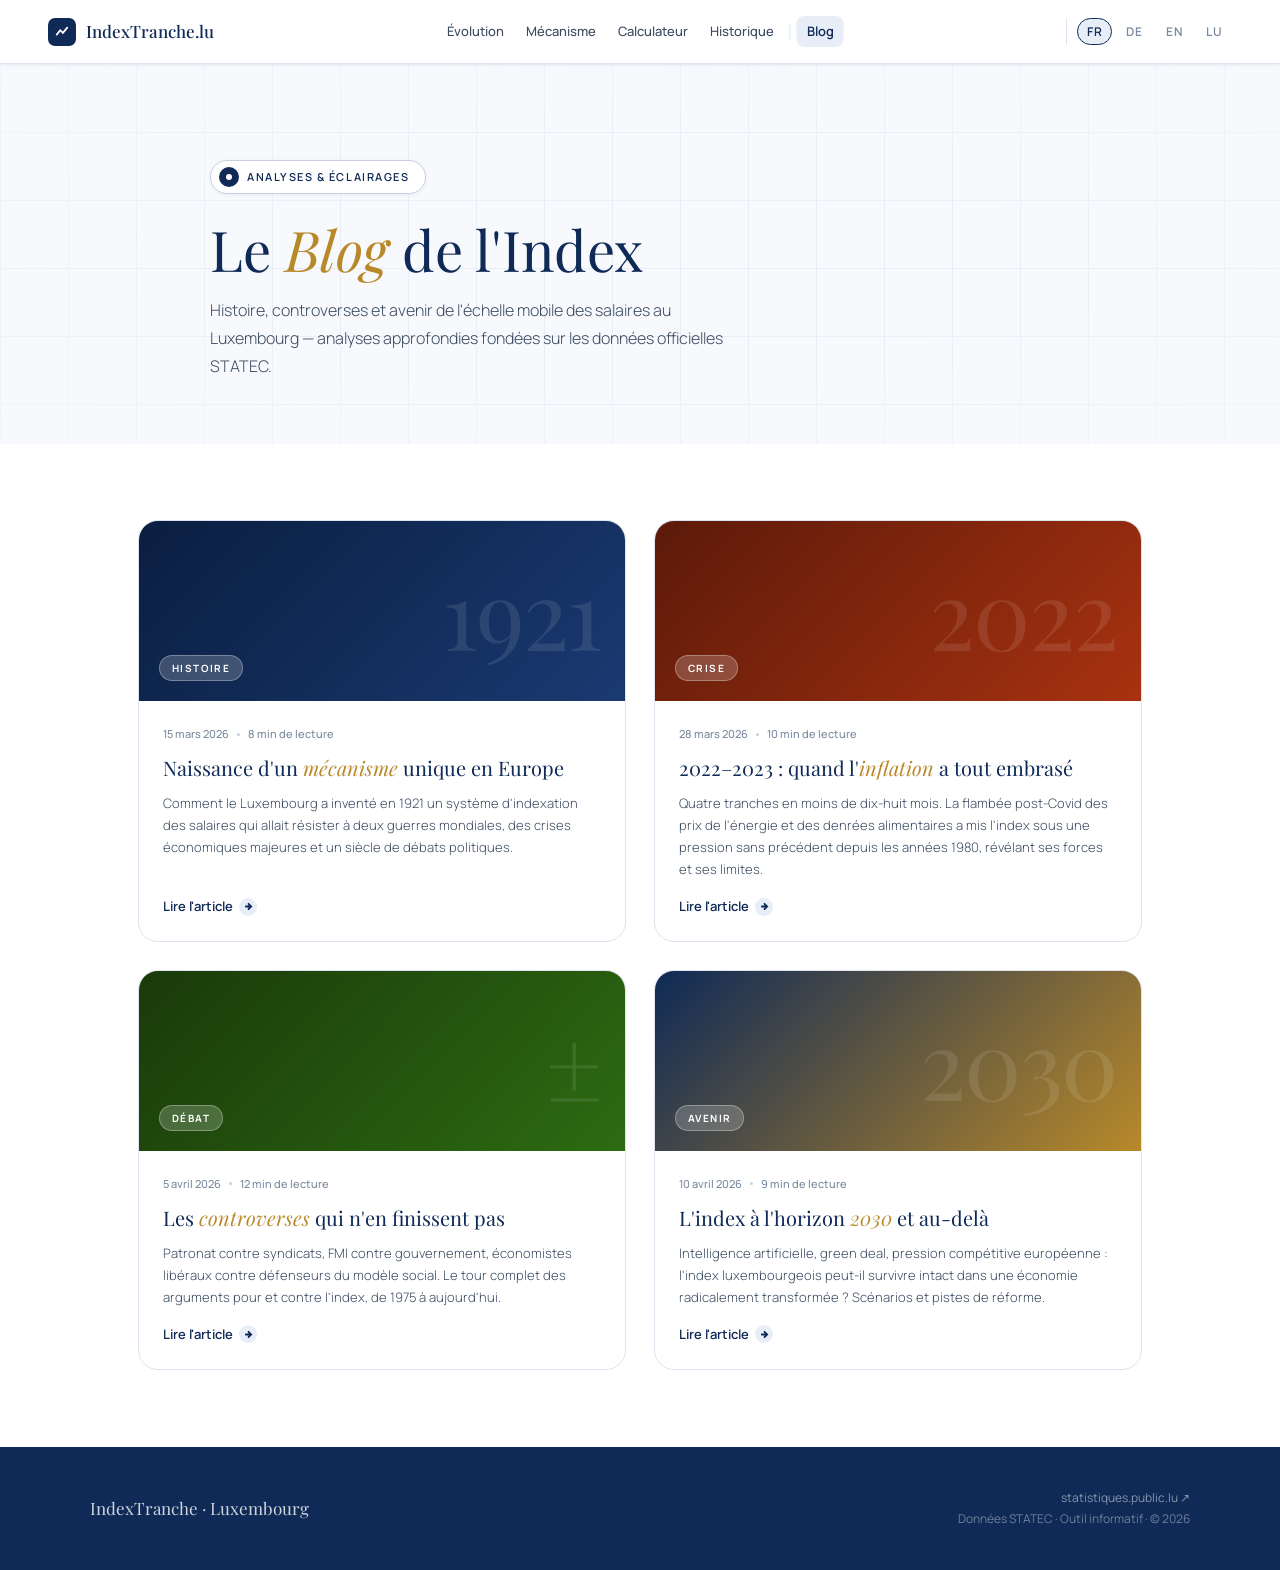
==== blog/index.html @ 246ce773 "Move blog to /blog/, fix navigation and add multilingual support - Move blog.html → blog/index.html;" ====
<!DOCTYPE html>
<html lang="fr">
<head>
<meta charset="UTF-8">
<meta name="viewport" content="width=device-width, initial-scale=1.0">
<title>IndexTranche.lu — Blog — Index des Salaires Luxembourg · Histoire, Controverses & Avenir</title>
<meta name="description" content="Articles approfondis sur l'index des salaires au Luxembourg : histoire depuis 1921, mécanismes, controverses économiques et perspectives d'avenir.">
<meta name="robots" content="index, follow">
<link rel="canonical" href="https://www.indextranche.lu/blog/">
<script type="application/ld+json">
{
  "@context":"https://schema.org",
  "@type":"Blog",
  "name":"Blog — Index des Salaires Luxembourg",
  "url":"https://index-luxembourg.lu/blog/",
  "description":"Articles sur l'histoire, les mécanismes, les controverses et l'avenir de l'index des salaires au Luxembourg.",
  "publisher":{"@type":"Organization","name":"Index Luxembourg","url":"https://index-luxembourg.lu/"}
}
</script>
<link rel="preconnect" href="https://fonts.googleapis.com">
<link href="https://fonts.googleapis.com/css2?family=Playfair+Display:ital,wght@0,400;0,500;1,400&family=Manrope:wght@300;400;500;600;700&display=swap" rel="stylesheet">
<style>
:root{
  --navy:#0f2a56;--navy-mid:#1a3a72;--navy-soft:#e8eef8;--navy-pale:#f2f5fb;--navy-ghost:#f7f9fd;
  --gold:#b8892a;--gold-l:#d4a843;--gold-bg:#fdf6e8;--gold-b:#e8d08a;
  --text:#0f1c2e;--text-m:#3a4a60;--text-d:#7a8a9e;
  --border:#dde3ef;--border-m:#c8d0e2;
  --white:#fff;--r:14px;--r-lg:20px;--r-sm:8px;
  --sh:0 4px 20px rgba(15,42,86,.09);--sh-sm:0 1px 4px rgba(15,42,86,.06);
}
*,*::before,*::after{box-sizing:border-box;margin:0;padding:0}
html{scroll-behavior:smooth}
body{font-family:'Manrope',sans-serif;background:var(--white);color:var(--text);line-height:1.6}
::-webkit-scrollbar{width:5px}::-webkit-scrollbar-track{background:#f0f2f8}::-webkit-scrollbar-thumb{background:#c0cce0;border-radius:3px}

nav{
  position:sticky;top:0;z-index:100;height:64px;
  display:flex;align-items:center;justify-content:space-between;
  padding:0 clamp(1.25rem,5vw,3rem);
  background:rgba(255,255,255,.96);backdrop-filter:blur(16px);
  border-bottom:1px solid var(--border);box-shadow:var(--sh-sm);
}
.nav-brand{
  display:flex;align-items:center;gap:10px;
  font-family:'Playfair Display',serif;font-size:17px;font-weight:500;
  color:var(--navy);text-decoration:none;
}
.nav-badge{width:28px;height:28px;border-radius:7px;background:var(--navy);display:flex;align-items:center;justify-content:center}
.nav-badge svg{width:14px;height:14px;fill:none;stroke:#fff;stroke-width:2;stroke-linecap:round}
.nav-back{
  font-family:'Manrope',sans-serif;font-size:13px;font-weight:500;color:var(--text-m);
  text-decoration:none;padding:6px 14px;border-radius:20px;border:1.5px solid var(--border);
  transition:all .18s;display:flex;align-items:center;gap:6px;
}
.nav-back:hover{color:var(--navy);border-color:var(--navy);background:var(--navy-soft)}

.hero{
  background:var(--navy-ghost);
  padding:clamp(4rem,8vw,6rem) clamp(1.25rem,6vw,4rem) clamp(3rem,5vw,4rem);
  position:relative;overflow:hidden;
}
.hero-grid{
  position:absolute;inset:0;
  background-image:linear-gradient(var(--border) 1px,transparent 1px),linear-gradient(90deg,var(--border) 1px,transparent 1px);
  background-size:68px 68px;opacity:.5;
  mask-image:radial-gradient(ellipse 100% 100% at 50% 50%,black 30%,transparent 100%);
}
.hero-inner{max-width:860px;margin:0 auto;position:relative;z-index:1}
.hero-tag{
  display:inline-flex;align-items:center;gap:8px;margin-bottom:1.5rem;
  font-size:11px;font-weight:600;letter-spacing:.14em;text-transform:uppercase;color:var(--navy);
  padding:6px 16px 6px 8px;border:1.5px solid var(--border-m);border-radius:24px;
  background:var(--white);box-shadow:var(--sh-sm);
}
.hero-tag-d{width:20px;height:20px;border-radius:50%;background:var(--navy);display:flex;align-items:center;justify-content:center}
.hero-tag-d span{width:6px;height:6px;border-radius:50%;background:var(--white);display:block}
h1{font-family:'Playfair Display',serif;font-size:clamp(32px,5vw,56px);font-weight:400;color:var(--navy);line-height:1.1;margin-bottom:1rem}
h1 em{font-style:italic;color:var(--gold)}
.hero-sub{font-size:16px;color:var(--text-m);max-width:520px;line-height:1.75;font-weight:300}

.main{max-width:1100px;margin:0 auto;padding:clamp(3rem,6vw,5rem) clamp(1.25rem,5vw,3rem)}

.grid{display:grid;grid-template-columns:repeat(auto-fill,minmax(320px,1fr));gap:1.75rem}

.card{
  background:var(--white);border:1.5px solid var(--border);border-radius:var(--r-lg);
  overflow:hidden;transition:all .25s;display:flex;flex-direction:column;
  text-decoration:none;color:inherit;
}
.card:hover{box-shadow:var(--sh);border-color:var(--border-m);transform:translateY(-3px)}
.card-thumb{
  height:180px;display:flex;align-items:flex-end;justify-content:flex-start;
  padding:1.25rem;position:relative;overflow:hidden;
}
.card-thumb-bg{position:absolute;inset:0}
.card-num{
  font-family:'Playfair Display',serif;
  position:absolute;right:1.5rem;top:50%;transform:translateY(-50%);
  font-size:96px;font-weight:400;line-height:1;
  color:rgba(255,255,255,0.1);pointer-events:none;letter-spacing:-.02em;
}
.card-cat{
  position:relative;z-index:1;
  font-size:10px;font-weight:700;letter-spacing:.14em;text-transform:uppercase;
  padding:4px 12px;border-radius:20px;color:var(--white);
  background:rgba(255,255,255,.2);border:1px solid rgba(255,255,255,.3);
  backdrop-filter:blur(8px);
}
.card-body{padding:1.5rem;flex:1;display:flex;flex-direction:column;gap:.75rem}
.card-meta{font-size:11px;color:var(--text-d);font-weight:500;display:flex;align-items:center;gap:8px}
.card-meta-dot{width:3px;height:3px;border-radius:50%;background:var(--border-m)}
.card-title{font-family:'Playfair Display',serif;font-size:20px;font-weight:400;color:var(--navy);line-height:1.25}
.card-title em{font-style:italic;color:var(--gold)}
.card-excerpt{font-size:13px;color:var(--text-m);line-height:1.7;font-weight:300;flex:1}
.card-cta{
  display:inline-flex;align-items:center;gap:6px;margin-top:.25rem;
  font-size:13px;font-weight:600;color:var(--navy);
}
.card-arrow{width:18px;height:18px;border-radius:50%;background:var(--navy-soft);display:flex;align-items:center;justify-content:center;transition:all .2s}
.card:hover .card-arrow{background:var(--navy);color:var(--white)}
.card-arrow svg{width:9px;height:9px;fill:none;stroke:currentColor;stroke-width:2;stroke-linecap:round}

footer{background:var(--navy);padding:2.5rem clamp(1.25rem,6vw,4rem)}
.fi{max-width:1100px;margin:0 auto;display:flex;align-items:center;justify-content:space-between;flex-wrap:wrap;gap:1rem}
.fb{font-family:'Playfair Display',serif;font-size:17px;color:rgba(255,255,255,.8)}
.fd{font-size:12px;color:rgba(255,255,255,.4);line-height:1.8;text-align:right}
.fd a{color:rgba(255,255,255,.5);text-decoration:none}
.fd a:hover{color:var(--white)}

.up{opacity:0;transform:translateY(20px);transition:opacity .6s ease,transform .6s ease}
.up.in{opacity:1;transform:none}
.lang-block{display:none}
.lang-block.active{display:block}

.nav-links{display:flex;align-items:center;gap:2px;position:absolute;left:50%;transform:translateX(-50%)}
.nl{font-family:'Manrope',sans-serif;font-size:13px;font-weight:500;color:var(--text-m);text-decoration:none;padding:5px 10px;border-radius:8px;transition:all .18s}
.nl:hover{color:var(--navy);background:var(--navy-soft)}
.nav-sep{display:block;width:1px;height:16px;background:var(--border);margin:0 4px;flex-shrink:0}
.nav-blog{font-weight:600;color:var(--navy) !important;text-decoration:none}
.nav-blog-active{background:var(--navy-soft)}
.nav-langs{display:flex;align-items:center;gap:4px;margin-left:8px;padding-left:10px;border-left:1px solid var(--border)}
.lbtn{font-family:'Manrope',sans-serif;font-size:12px;font-weight:600;letter-spacing:.04em;color:var(--text-d);background:none;border:1.5px solid transparent;cursor:pointer;padding:4px 9px;border-radius:16px;transition:all .18s}
.lbtn:hover{color:var(--navy);border-color:var(--border-m)}
.lbtn.active{color:var(--navy);border-color:var(--navy);background:var(--navy-soft)}
</style>
</head>
<body>

<nav>
  <a class="nav-brand" href="../index.html" aria-label="IndexTranche — Accueil">
    <div class="nav-badge" aria-hidden="true">
      <svg viewBox="0 0 16 16"><polyline points="2,11 6,6 9,9 14,3"/></svg>
    </div>
    <span>IndexTranche.lu</span>
  </a>
  <div class="nav-links" role="navigation" aria-label="Navigation principale">
    <a class="nl" href="../index.html#chart-s">Évolution</a>
    <a class="nl" href="../index.html#how-s">Mécanisme</a>
    <a class="nl" href="../index.html#calc-s">Calculateur</a>
    <a class="nl" href="../index.html#hist-s">Historique</a>
    <span class="nav-sep" aria-hidden="true"></span>
    <a class="nl nav-blog nav-blog-active" href="index.html">Blog</a>
  </div>
  <div class="nav-langs">
    <button class="lbtn" onclick="switchLang('fr')">FR</button>
    <button class="lbtn" onclick="switchLang('de')">DE</button>
    <button class="lbtn" onclick="switchLang('en')">EN</button>
    <button class="lbtn" onclick="switchLang('lb')">LU</button>
  </div>
</nav>

<header class="hero">
  <div class="hero-grid" aria-hidden="true"></div>
  <div class="hero-inner">
    <div class="lang-block" data-lang="fr">
      <div class="hero-tag"><div class="hero-tag-d"><span></span></div>Analyses & Éclairages</div>
      <h1>Le <em>Blog</em> de l'Index</h1>
      <p class="hero-sub">Histoire, controverses et avenir de l'échelle mobile des salaires au Luxembourg — analyses approfondies fondées sur les données officielles STATEC.</p>
    </div>
    <div class="lang-block" data-lang="de">
      <div class="hero-tag"><div class="hero-tag-d"><span></span></div>Analysen & Einblicke</div>
      <h1>Der <em>Blog</em> des Index</h1>
      <p class="hero-sub">Geschichte, Kontroversen und Zukunft der gleitenden Lohnskala in Luxemburg — fundierte Analysen auf Basis offizieller STATEC-Daten.</p>
    </div>
    <div class="lang-block" data-lang="en">
      <div class="hero-tag"><div class="hero-tag-d"><span></span></div>Analyses & Insights</div>
      <h1>The Index <em>Blog</em></h1>
      <p class="hero-sub">History, controversies and the future of Luxembourg's sliding wage scale — in-depth analyses based on official STATEC data.</p>
    </div>
  </div>
</header>

<main class="main">

  <!-- FR -->
  <div class="lang-block" data-lang="fr">
    <div class="grid">
      <a class="card up" href="histoire-1921.html">
        <div class="card-thumb">
          <div class="card-thumb-bg" style="background:linear-gradient(135deg,#0a1e40,#1a3a72)"></div>
          <div class="card-num">1921</div>
          <span class="card-cat">Histoire</span>
        </div>
        <div class="card-body">
          <div class="card-meta"><span>15 mars 2026</span><span class="card-meta-dot"></span><span>8 min de lecture</span></div>
          <div class="card-title">Naissance d'un <em>mécanisme</em> unique en Europe</div>
          <p class="card-excerpt">Comment le Luxembourg a inventé en 1921 un système d'indexation des salaires qui allait résister à deux guerres mondiales, des crises économiques majeures et un siècle de débats politiques.</p>
          <div class="card-cta">Lire l'article<div class="card-arrow"><svg viewBox="0 0 10 10"><path d="M2 5h6M5 2l3 3-3 3"/></svg></div></div>
        </div>
      </a>
      <a class="card up" href="crise-2022.html" style="transition-delay:.08s">
        <div class="card-thumb">
          <div class="card-thumb-bg" style="background:linear-gradient(135deg,#5c1a0a,#a83210)"></div>
          <div class="card-num">2022</div>
          <span class="card-cat">Crise</span>
        </div>
        <div class="card-body">
          <div class="card-meta"><span>28 mars 2026</span><span class="card-meta-dot"></span><span>10 min de lecture</span></div>
          <div class="card-title">2022–2023 : quand l'<em>inflation</em> a tout embrasé</div>
          <p class="card-excerpt">Quatre tranches en moins de dix-huit mois. La flambée post-Covid des prix de l'énergie et des denrées alimentaires a mis l'index sous une pression sans précédent depuis les années 1980, révélant ses forces et ses limites.</p>
          <div class="card-cta">Lire l'article<div class="card-arrow"><svg viewBox="0 0 10 10"><path d="M2 5h6M5 2l3 3-3 3"/></svg></div></div>
        </div>
      </a>
      <a class="card up" href="controverses.html" style="transition-delay:.16s">
        <div class="card-thumb">
          <div class="card-thumb-bg" style="background:linear-gradient(135deg,#1a3a0a,#2d6b12)"></div>
          <div class="card-num">±</div>
          <span class="card-cat">Débat</span>
        </div>
        <div class="card-body">
          <div class="card-meta"><span>5 avril 2026</span><span class="card-meta-dot"></span><span>12 min de lecture</span></div>
          <div class="card-title">Les <em>controverses</em> qui n'en finissent pas</div>
          <p class="card-excerpt">Patronat contre syndicats, FMI contre gouvernement, économistes libéraux contre défenseurs du modèle social. Le tour complet des arguments pour et contre l'index, de 1975 à aujourd'hui.</p>
          <div class="card-cta">Lire l'article<div class="card-arrow"><svg viewBox="0 0 10 10"><path d="M2 5h6M5 2l3 3-3 3"/></svg></div></div>
        </div>
      </a>
      <a class="card up" href="futur.html" style="transition-delay:.24s">
        <div class="card-thumb">
          <div class="card-thumb-bg" style="background:linear-gradient(135deg,#0f2a56,#b8892a)"></div>
          <div class="card-num">2030</div>
          <span class="card-cat">Avenir</span>
        </div>
        <div class="card-body">
          <div class="card-meta"><span>10 avril 2026</span><span class="card-meta-dot"></span><span>9 min de lecture</span></div>
          <div class="card-title">L'index à l'horizon <em>2030</em> et au-delà</div>
          <p class="card-excerpt">Intelligence artificielle, green deal, pression compétitive européenne : l'index luxembourgeois peut-il survivre intact dans une économie radicalement transformée ? Scénarios et pistes de réforme.</p>
          <div class="card-cta">Lire l'article<div class="card-arrow"><svg viewBox="0 0 10 10"><path d="M2 5h6M5 2l3 3-3 3"/></svg></div></div>
        </div>
      </a>
    </div>
  </div>

  <!-- DE -->
  <div class="lang-block" data-lang="de">
    <div class="grid">
      <a class="card up" href="histoire-1921.html">
        <div class="card-thumb">
          <div class="card-thumb-bg" style="background:linear-gradient(135deg,#0a1e40,#1a3a72)"></div>
          <div class="card-num">1921</div>
          <span class="card-cat">Geschichte</span>
        </div>
        <div class="card-body">
          <div class="card-meta"><span>15. März 2026</span><span class="card-meta-dot"></span><span>8 Min. Lesezeit</span></div>
          <div class="card-title">Geburt eines <em>einzigartigen</em> europäischen Mechanismus</div>
          <p class="card-excerpt">Wie Luxemburg 1921 ein Lohnindexierungssystem erfand, das zwei Weltkriegen, großen Wirtschaftskrisen und einem Jahrhundert politischer Debatten standhalten sollte.</p>
          <div class="card-cta">Artikel lesen<div class="card-arrow"><svg viewBox="0 0 10 10"><path d="M2 5h6M5 2l3 3-3 3"/></svg></div></div>
        </div>
      </a>
      <a class="card up" href="crise-2022.html" style="transition-delay:.08s">
        <div class="card-thumb">
          <div class="card-thumb-bg" style="background:linear-gradient(135deg,#5c1a0a,#a83210)"></div>
          <div class="card-num">2022</div>
          <span class="card-cat">Krise</span>
        </div>
        <div class="card-body">
          <div class="card-meta"><span>28. März 2026</span><span class="card-meta-dot"></span><span>10 Min. Lesezeit</span></div>
          <div class="card-title">2022–2023: Als die <em>Inflation</em> alles entfachte</div>
          <p class="card-excerpt">Vier Tranchen in weniger als achtzehn Monaten. Die post-COVID-Energiepreisinflation setzte den Index unter beispiellosen Druck seit den 1980er-Jahren und enthüllte seine Stärken und Grenzen.</p>
          <div class="card-cta">Artikel lesen<div class="card-arrow"><svg viewBox="0 0 10 10"><path d="M2 5h6M5 2l3 3-3 3"/></svg></div></div>
        </div>
      </a>
      <a class="card up" href="controverses.html" style="transition-delay:.16s">
        <div class="card-thumb">
          <div class="card-thumb-bg" style="background:linear-gradient(135deg,#1a3a0a,#2d6b12)"></div>
          <div class="card-num">±</div>
          <span class="card-cat">Debatte</span>
        </div>
        <div class="card-body">
          <div class="card-meta"><span>5. April 2026</span><span class="card-meta-dot"></span><span>12 Min. Lesezeit</span></div>
          <div class="card-title">Die <em>Kontroversen</em>, die kein Ende nehmen</div>
          <p class="card-excerpt">Arbeitgeber gegen Gewerkschaften, IWF gegen Regierung, liberale Ökonomen gegen Verteidiger des Sozialmodells. Ein vollständiger Überblick über die Argumente für und gegen den Index von 1975 bis heute.</p>
          <div class="card-cta">Artikel lesen<div class="card-arrow"><svg viewBox="0 0 10 10"><path d="M2 5h6M5 2l3 3-3 3"/></svg></div></div>
        </div>
      </a>
      <a class="card up" href="futur.html" style="transition-delay:.24s">
        <div class="card-thumb">
          <div class="card-thumb-bg" style="background:linear-gradient(135deg,#0f2a56,#b8892a)"></div>
          <div class="card-num">2030</div>
          <span class="card-cat">Zukunft</span>
        </div>
        <div class="card-body">
          <div class="card-meta"><span>10. April 2026</span><span class="card-meta-dot"></span><span>9 Min. Lesezeit</span></div>
          <div class="card-title">Der Index am Horizont <em>2030</em> und darüber hinaus</div>
          <p class="card-excerpt">Künstliche Intelligenz, Green Deal, europäischer Wettbewerbsdruck: Kann der luxemburgische Index in einer radikal veränderten Wirtschaft unverändert überleben? Szenarien und Reformansätze.</p>
          <div class="card-cta">Artikel lesen<div class="card-arrow"><svg viewBox="0 0 10 10"><path d="M2 5h6M5 2l3 3-3 3"/></svg></div></div>
        </div>
      </a>
    </div>
  </div>

  <!-- EN -->
  <div class="lang-block" data-lang="en">
    <div class="grid">
      <a class="card up" href="histoire-1921.html">
        <div class="card-thumb">
          <div class="card-thumb-bg" style="background:linear-gradient(135deg,#0a1e40,#1a3a72)"></div>
          <div class="card-num">1921</div>
          <span class="card-cat">History</span>
        </div>
        <div class="card-body">
          <div class="card-meta"><span>15 March 2026</span><span class="card-meta-dot"></span><span>8 min read</span></div>
          <div class="card-title">Birth of a <em>unique</em> European mechanism</div>
          <p class="card-excerpt">How Luxembourg invented in 1921 a wage indexation system that would withstand two world wars, major economic crises and a century of political debate.</p>
          <div class="card-cta">Read article<div class="card-arrow"><svg viewBox="0 0 10 10"><path d="M2 5h6M5 2l3 3-3 3"/></svg></div></div>
        </div>
      </a>
      <a class="card up" href="crise-2022.html" style="transition-delay:.08s">
        <div class="card-thumb">
          <div class="card-thumb-bg" style="background:linear-gradient(135deg,#5c1a0a,#a83210)"></div>
          <div class="card-num">2022</div>
          <span class="card-cat">Crisis</span>
        </div>
        <div class="card-body">
          <div class="card-meta"><span>28 March 2026</span><span class="card-meta-dot"></span><span>10 min read</span></div>
          <div class="card-title">2022–2023: When <em>inflation</em> set everything ablaze</div>
          <p class="card-excerpt">Four tranches in less than eighteen months. The post-Covid surge in energy and food prices put the index under unprecedented pressure since the 1980s, revealing its strengths and limitations.</p>
          <div class="card-cta">Read article<div class="card-arrow"><svg viewBox="0 0 10 10"><path d="M2 5h6M5 2l3 3-3 3"/></svg></div></div>
        </div>
      </a>
      <a class="card up" href="controverses.html" style="transition-delay:.16s">
        <div class="card-thumb">
          <div class="card-thumb-bg" style="background:linear-gradient(135deg,#1a3a0a,#2d6b12)"></div>
          <div class="card-num">±</div>
          <span class="card-cat">Debate</span>
        </div>
        <div class="card-body">
          <div class="card-meta"><span>5 April 2026</span><span class="card-meta-dot"></span><span>12 min read</span></div>
          <div class="card-title">The <em>controversies</em> that never end</div>
          <p class="card-excerpt">Employers versus unions, IMF versus government, liberal economists versus defenders of the social model. A complete overview of arguments for and against the index, from 1975 to today.</p>
          <div class="card-cta">Read article<div class="card-arrow"><svg viewBox="0 0 10 10"><path d="M2 5h6M5 2l3 3-3 3"/></svg></div></div>
        </div>
      </a>
      <a class="card up" href="futur.html" style="transition-delay:.24s">
        <div class="card-thumb">
          <div class="card-thumb-bg" style="background:linear-gradient(135deg,#0f2a56,#b8892a)"></div>
          <div class="card-num">2030</div>
          <span class="card-cat">Future</span>
        </div>
        <div class="card-body">
          <div class="card-meta"><span>10 April 2026</span><span class="card-meta-dot"></span><span>9 min read</span></div>
          <div class="card-title">The index at the <em>2030</em> horizon and beyond</div>
          <p class="card-excerpt">Artificial intelligence, green deal, European competitive pressure: can the Luxembourg index survive intact in a radically transformed economy? Scenarios and reform proposals.</p>
          <div class="card-cta">Read article<div class="card-arrow"><svg viewBox="0 0 10 10"><path d="M2 5h6M5 2l3 3-3 3"/></svg></div></div>
        </div>
      </a>
    </div>
  </div>

</main>

<footer>
  <div class="fi">
    <div class="fb">IndexTranche · Luxembourg</div>
    <div class="fd">
      <a href="https://statistiques.public.lu" target="_blank" rel="noopener">statistiques.public.lu ↗</a><br>
      Données STATEC · Outil informatif · © 2026
    </div>
  </div>
</footer>

<script>
const obs=new IntersectionObserver(e=>e.forEach(x=>{if(x.isIntersecting)x.target.classList.add('in')}),{threshold:.1});
document.querySelectorAll('.up').forEach(el=>obs.observe(el));
</script>
<script>
(function(){
  var cur=localStorage.getItem('ixLang')||'fr';
  function apply(l){
    cur=l; localStorage.setItem('ixLang',l);
    var d=(l==='lb')?'fr':l;
    document.querySelectorAll('.lang-block').forEach(function(b){
      var active=b.getAttribute('data-lang')===d;
      b.classList.toggle('active',active);
      if(active) b.querySelectorAll('.up').forEach(function(el){el.classList.add('in')});
    });
    document.querySelectorAll('.lbtn').forEach(function(b){var m=b.getAttribute('onclick')||'';b.classList.toggle('active',m.indexOf("'"+l+"'")>-1)});
    document.documentElement.lang=l;
  }
  window.switchLang=apply;
  document.addEventListener('DOMContentLoaded',function(){apply(cur)});
})();
</script>
</body>
</html>
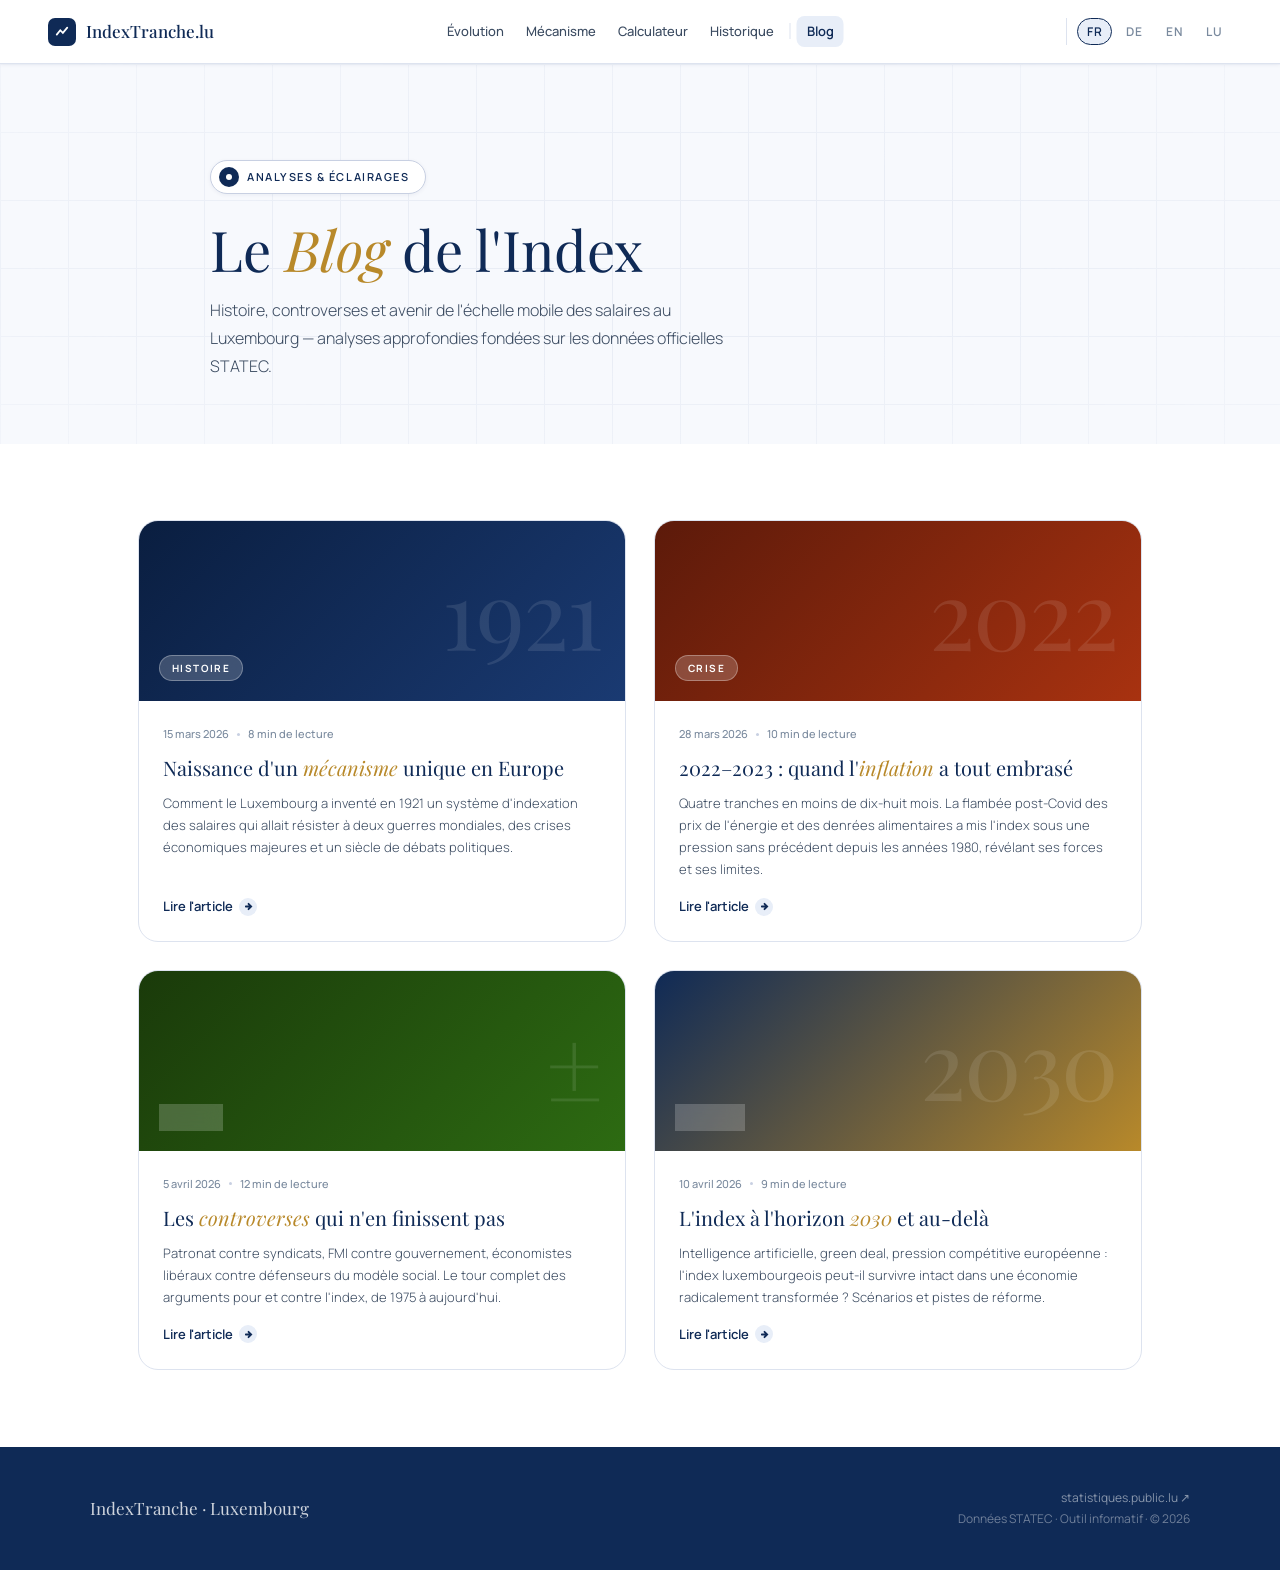
==== commit 33aa8e57: "Added favicon.ico" ====
--- a/blog/index.html
+++ b/blog/index.html
@@ -3,18 +3,53 @@
 <head>
 <meta charset="UTF-8">
 <meta name="viewport" content="width=device-width, initial-scale=1.0">
-<title>IndexTranche.lu — Blog — Index des Salaires Luxembourg · Histoire, Controverses & Avenir</title>
-<meta name="description" content="Articles approfondis sur l'index des salaires au Luxembourg : histoire depuis 1921, mécanismes, controverses économiques et perspectives d'avenir.">
+<link rel="icon" type="image/x-icon" href="/favicon.ico">
+<title>Blog Index des Salaires Luxembourg — Histoire, Controverses & Avenir — IndexTranche.lu</title>
+<meta name="description" content="Articles approfondis sur l'index des salaires au Luxembourg : histoire depuis 1921, mécanismes de l'échelle mobile, controverses économiques (FMI, patronat, syndicats) et perspectives d'avenir.">
+<meta name="keywords" content="blog index salaires luxembourg, index luxembourg articles, échelle mobile luxembourg, tranche indiciaire luxembourg, indexation salaires luxembourg, STATEC index luxembourg">
 <meta name="robots" content="index, follow">
 <link rel="canonical" href="https://www.indextranche.lu/blog/">
+<!-- hreflang for multilingual -->
+<link rel="alternate" hreflang="fr" href="https://www.indextranche.lu/blog/">
+<link rel="alternate" hreflang="de" href="https://www.indextranche.lu/blog/">
+<link rel="alternate" hreflang="en" href="https://www.indextranche.lu/blog/">
+<link rel="alternate" hreflang="x-default" href="https://www.indextranche.lu/blog/">
+<!-- Open Graph -->
+<meta property="og:type" content="website">
+<meta property="og:locale" content="fr_LU">
+<meta property="og:locale:alternate" content="de_LU">
+<meta property="og:locale:alternate" content="en_LU">
+<meta property="og:title" content="Blog Index des Salaires Luxembourg — Histoire, Controverses & Avenir">
+<meta property="og:description" content="Articles approfondis sur l'index des salaires au Luxembourg : histoire depuis 1921, mécanismes, controverses et perspectives d'avenir.">
+<meta property="og:url" content="https://www.indextranche.lu/blog/">
+<meta property="og:site_name" content="IndexTranche.lu">
+<meta name="twitter:card" content="summary_large_image">
+<meta name="twitter:title" content="Blog Index des Salaires Luxembourg">
+<meta name="twitter:description" content="Articles approfondis sur l'index des salaires au Luxembourg : histoire, mécanismes, controverses et avenir.">
 <script type="application/ld+json">
 {
   "@context":"https://schema.org",
   "@type":"Blog",
   "name":"Blog — Index des Salaires Luxembourg",
-  "url":"https://index-luxembourg.lu/blog/",
+  "url":"https://www.indextranche.lu/blog/",
   "description":"Articles sur l'histoire, les mécanismes, les controverses et l'avenir de l'index des salaires au Luxembourg.",
-  "publisher":{"@type":"Organization","name":"Index Luxembourg","url":"https://index-luxembourg.lu/"}
+  "publisher":{"@type":"Organization","name":"IndexTranche.lu","url":"https://www.indextranche.lu/"},
+  "blogPost":[
+    {"@type":"BlogPosting","headline":"Histoire de l'index des salaires au Luxembourg depuis 1921","url":"https://www.indextranche.lu/blog/histoire-1921.html","datePublished":"2026-03-15"},
+    {"@type":"BlogPosting","headline":"2022–2023 : quand l'inflation a tout embrasé","url":"https://www.indextranche.lu/blog/crise-2022.html","datePublished":"2026-03-28"},
+    {"@type":"BlogPosting","headline":"Les controverses autour de l'index qui n'en finissent pas","url":"https://www.indextranche.lu/blog/controverses.html","datePublished":"2026-04-05"},
+    {"@type":"BlogPosting","headline":"L'index à l'horizon 2030 et au-delà","url":"https://www.indextranche.lu/blog/futur.html","datePublished":"2026-04-10"}
+  ]
+}
+</script>
+<script type="application/ld+json">
+{
+  "@context":"https://schema.org",
+  "@type":"BreadcrumbList",
+  "itemListElement":[
+    {"@type":"ListItem","position":1,"name":"Accueil","item":"https://www.indextranche.lu/"},
+    {"@type":"ListItem","position":2,"name":"Blog","item":"https://www.indextranche.lu/blog/"}
+  ]
 }
 </script>
 <link rel="preconnect" href="https://fonts.googleapis.com">
@@ -144,6 +179,15 @@
 .lbtn.active{color:var(--navy);border-color:var(--navy);background:var(--navy-soft)}
 </style>
 </head>
+<!-- Google tag (gtag.js) -->
+<script async src="https://www.googletagmanager.com/gtag/js?id=G-MWH7H2ZZJV"></script>
+<script>
+  window.dataLayer = window.dataLayer || [];
+  function gtag(){dataLayer.push(arguments);}
+  gtag('js', new Date());
+
+  gtag('config', 'G-MWH7H2ZZJV');
+</script>
 <body>
 
 <nav>
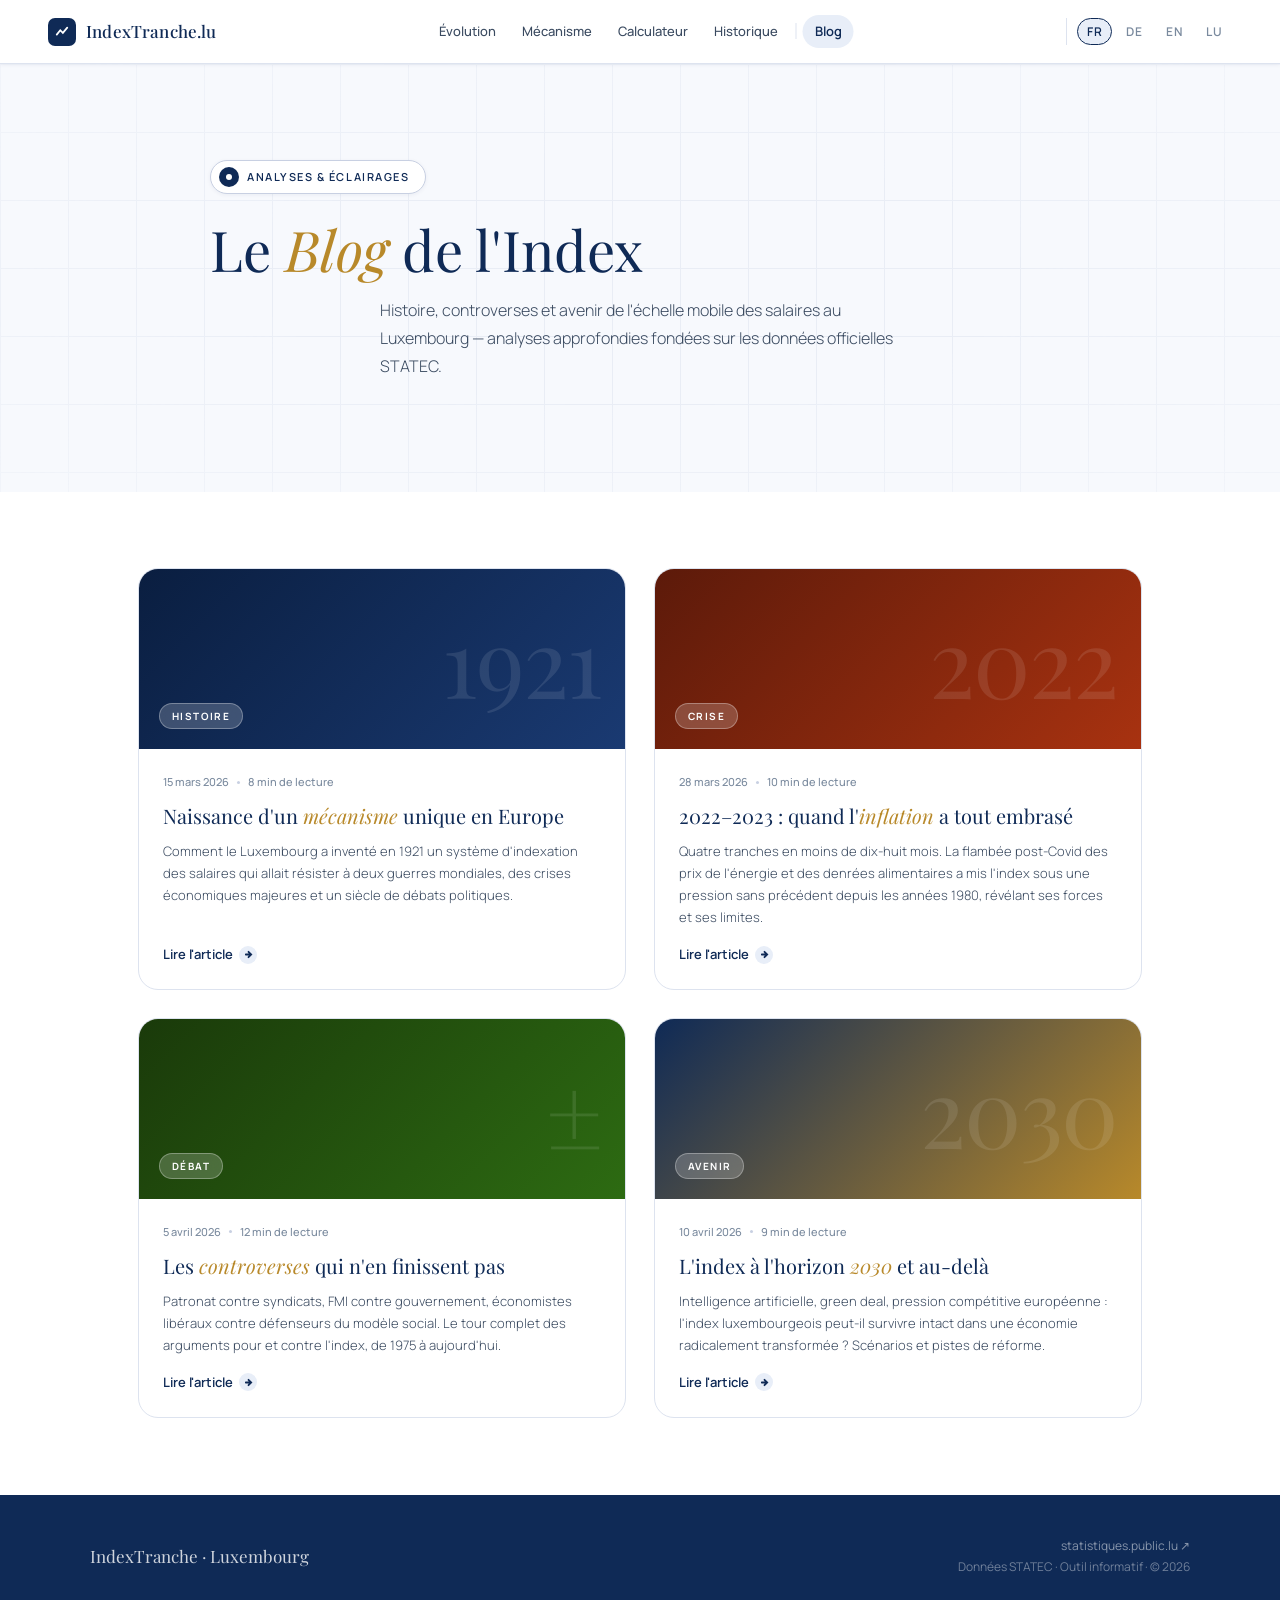
==== commit c4b562a5: "Extract inline CSS into shared stylesheet Move all inline styles from index.html and blog pages into" ====
--- a/blog/index.html
+++ b/blog/index.html
@@ -54,130 +54,7 @@
 </script>
 <link rel="preconnect" href="https://fonts.googleapis.com">
 <link href="https://fonts.googleapis.com/css2?family=Playfair+Display:ital,wght@0,400;0,500;1,400&family=Manrope:wght@300;400;500;600;700&display=swap" rel="stylesheet">
-<style>
-:root{
-  --navy:#0f2a56;--navy-mid:#1a3a72;--navy-soft:#e8eef8;--navy-pale:#f2f5fb;--navy-ghost:#f7f9fd;
-  --gold:#b8892a;--gold-l:#d4a843;--gold-bg:#fdf6e8;--gold-b:#e8d08a;
-  --text:#0f1c2e;--text-m:#3a4a60;--text-d:#7a8a9e;
-  --border:#dde3ef;--border-m:#c8d0e2;
-  --white:#fff;--r:14px;--r-lg:20px;--r-sm:8px;
-  --sh:0 4px 20px rgba(15,42,86,.09);--sh-sm:0 1px 4px rgba(15,42,86,.06);
-}
-*,*::before,*::after{box-sizing:border-box;margin:0;padding:0}
-html{scroll-behavior:smooth}
-body{font-family:'Manrope',sans-serif;background:var(--white);color:var(--text);line-height:1.6}
-::-webkit-scrollbar{width:5px}::-webkit-scrollbar-track{background:#f0f2f8}::-webkit-scrollbar-thumb{background:#c0cce0;border-radius:3px}
-
-nav{
-  position:sticky;top:0;z-index:100;height:64px;
-  display:flex;align-items:center;justify-content:space-between;
-  padding:0 clamp(1.25rem,5vw,3rem);
-  background:rgba(255,255,255,.96);backdrop-filter:blur(16px);
-  border-bottom:1px solid var(--border);box-shadow:var(--sh-sm);
-}
-.nav-brand{
-  display:flex;align-items:center;gap:10px;
-  font-family:'Playfair Display',serif;font-size:17px;font-weight:500;
-  color:var(--navy);text-decoration:none;
-}
-.nav-badge{width:28px;height:28px;border-radius:7px;background:var(--navy);display:flex;align-items:center;justify-content:center}
-.nav-badge svg{width:14px;height:14px;fill:none;stroke:#fff;stroke-width:2;stroke-linecap:round}
-.nav-back{
-  font-family:'Manrope',sans-serif;font-size:13px;font-weight:500;color:var(--text-m);
-  text-decoration:none;padding:6px 14px;border-radius:20px;border:1.5px solid var(--border);
-  transition:all .18s;display:flex;align-items:center;gap:6px;
-}
-.nav-back:hover{color:var(--navy);border-color:var(--navy);background:var(--navy-soft)}
-
-.hero{
-  background:var(--navy-ghost);
-  padding:clamp(4rem,8vw,6rem) clamp(1.25rem,6vw,4rem) clamp(3rem,5vw,4rem);
-  position:relative;overflow:hidden;
-}
-.hero-grid{
-  position:absolute;inset:0;
-  background-image:linear-gradient(var(--border) 1px,transparent 1px),linear-gradient(90deg,var(--border) 1px,transparent 1px);
-  background-size:68px 68px;opacity:.5;
-  mask-image:radial-gradient(ellipse 100% 100% at 50% 50%,black 30%,transparent 100%);
-}
-.hero-inner{max-width:860px;margin:0 auto;position:relative;z-index:1}
-.hero-tag{
-  display:inline-flex;align-items:center;gap:8px;margin-bottom:1.5rem;
-  font-size:11px;font-weight:600;letter-spacing:.14em;text-transform:uppercase;color:var(--navy);
-  padding:6px 16px 6px 8px;border:1.5px solid var(--border-m);border-radius:24px;
-  background:var(--white);box-shadow:var(--sh-sm);
-}
-.hero-tag-d{width:20px;height:20px;border-radius:50%;background:var(--navy);display:flex;align-items:center;justify-content:center}
-.hero-tag-d span{width:6px;height:6px;border-radius:50%;background:var(--white);display:block}
-h1{font-family:'Playfair Display',serif;font-size:clamp(32px,5vw,56px);font-weight:400;color:var(--navy);line-height:1.1;margin-bottom:1rem}
-h1 em{font-style:italic;color:var(--gold)}
-.hero-sub{font-size:16px;color:var(--text-m);max-width:520px;line-height:1.75;font-weight:300}
-
-.main{max-width:1100px;margin:0 auto;padding:clamp(3rem,6vw,5rem) clamp(1.25rem,5vw,3rem)}
-
-.grid{display:grid;grid-template-columns:repeat(auto-fill,minmax(320px,1fr));gap:1.75rem}
-
-.card{
-  background:var(--white);border:1.5px solid var(--border);border-radius:var(--r-lg);
-  overflow:hidden;transition:all .25s;display:flex;flex-direction:column;
-  text-decoration:none;color:inherit;
-}
-.card:hover{box-shadow:var(--sh);border-color:var(--border-m);transform:translateY(-3px)}
-.card-thumb{
-  height:180px;display:flex;align-items:flex-end;justify-content:flex-start;
-  padding:1.25rem;position:relative;overflow:hidden;
-}
-.card-thumb-bg{position:absolute;inset:0}
-.card-num{
-  font-family:'Playfair Display',serif;
-  position:absolute;right:1.5rem;top:50%;transform:translateY(-50%);
-  font-size:96px;font-weight:400;line-height:1;
-  color:rgba(255,255,255,0.1);pointer-events:none;letter-spacing:-.02em;
-}
-.card-cat{
-  position:relative;z-index:1;
-  font-size:10px;font-weight:700;letter-spacing:.14em;text-transform:uppercase;
-  padding:4px 12px;border-radius:20px;color:var(--white);
-  background:rgba(255,255,255,.2);border:1px solid rgba(255,255,255,.3);
-  backdrop-filter:blur(8px);
-}
-.card-body{padding:1.5rem;flex:1;display:flex;flex-direction:column;gap:.75rem}
-.card-meta{font-size:11px;color:var(--text-d);font-weight:500;display:flex;align-items:center;gap:8px}
-.card-meta-dot{width:3px;height:3px;border-radius:50%;background:var(--border-m)}
-.card-title{font-family:'Playfair Display',serif;font-size:20px;font-weight:400;color:var(--navy);line-height:1.25}
-.card-title em{font-style:italic;color:var(--gold)}
-.card-excerpt{font-size:13px;color:var(--text-m);line-height:1.7;font-weight:300;flex:1}
-.card-cta{
-  display:inline-flex;align-items:center;gap:6px;margin-top:.25rem;
-  font-size:13px;font-weight:600;color:var(--navy);
-}
-.card-arrow{width:18px;height:18px;border-radius:50%;background:var(--navy-soft);display:flex;align-items:center;justify-content:center;transition:all .2s}
-.card:hover .card-arrow{background:var(--navy);color:var(--white)}
-.card-arrow svg{width:9px;height:9px;fill:none;stroke:currentColor;stroke-width:2;stroke-linecap:round}
-
-footer{background:var(--navy);padding:2.5rem clamp(1.25rem,6vw,4rem)}
-.fi{max-width:1100px;margin:0 auto;display:flex;align-items:center;justify-content:space-between;flex-wrap:wrap;gap:1rem}
-.fb{font-family:'Playfair Display',serif;font-size:17px;color:rgba(255,255,255,.8)}
-.fd{font-size:12px;color:rgba(255,255,255,.4);line-height:1.8;text-align:right}
-.fd a{color:rgba(255,255,255,.5);text-decoration:none}
-.fd a:hover{color:var(--white)}
-
-.up{opacity:0;transform:translateY(20px);transition:opacity .6s ease,transform .6s ease}
-.up.in{opacity:1;transform:none}
-.lang-block{display:none}
-.lang-block.active{display:block}
-
-.nav-links{display:flex;align-items:center;gap:2px;position:absolute;left:50%;transform:translateX(-50%)}
-.nl{font-family:'Manrope',sans-serif;font-size:13px;font-weight:500;color:var(--text-m);text-decoration:none;padding:5px 10px;border-radius:8px;transition:all .18s}
-.nl:hover{color:var(--navy);background:var(--navy-soft)}
-.nav-sep{display:block;width:1px;height:16px;background:var(--border);margin:0 4px;flex-shrink:0}
-.nav-blog{font-weight:600;color:var(--navy) !important;text-decoration:none}
-.nav-blog-active{background:var(--navy-soft)}
-.nav-langs{display:flex;align-items:center;gap:4px;margin-left:8px;padding-left:10px;border-left:1px solid var(--border)}
-.lbtn{font-family:'Manrope',sans-serif;font-size:12px;font-weight:600;letter-spacing:.04em;color:var(--text-d);background:none;border:1.5px solid transparent;cursor:pointer;padding:4px 9px;border-radius:16px;transition:all .18s}
-.lbtn:hover{color:var(--navy);border-color:var(--border-m)}
-.lbtn.active{color:var(--navy);border-color:var(--navy);background:var(--navy-soft)}
-</style>
+<link rel="stylesheet" href="/styles/main.css">
 </head>
 <!-- Google tag (gtag.js) -->
 <script async src="https://www.googletagmanager.com/gtag/js?id=G-MWH7H2ZZJV"></script>
@@ -213,7 +90,7 @@
   </div>
 </nav>
 
-<header class="hero">
+<header class="hero blog-hero">
   <div class="hero-grid" aria-hidden="true"></div>
   <div class="hero-inner">
     <div class="lang-block" data-lang="fr">
--- a/styles/main.css
+++ b/styles/main.css
@@ -0,0 +1,532 @@
+/* ═══════════════════════════════════════════════════════════
+   IndexTranche.lu — Feuille de style principale
+   Fichier unique partagé par toutes les pages
+   ═══════════════════════════════════════════════════════════ */
+
+
+/* ── 1. Variables ── */
+:root{
+  --navy:#0f2a56; --navy-deep:#0a1e40; --navy-mid:#1a3a72; --navy-soft:#e8eef8;
+  --navy-pale:#f2f5fb; --navy-ghost:#f7f9fd;
+  --gold:#b8892a; --gold-l:#d4a843; --gold-bg:#fdf6e8; --gold-b:#e8d08a;
+  --text:#0f1c2e; --text-m:#3a4a60; --text-d:#7a8a9e;
+  --border:#dde3ef; --border-m:#c8d0e2;
+  --white:#fff; --green:#1a7a42; --r:14px; --r-lg:20px; --r-sm:8px;
+  --sh:0 4px 20px rgba(15,42,86,.09); --sh-sm:0 1px 4px rgba(15,42,86,.06);
+  --col:680px; --news-bg:#fffbf0; --news-border:#f0c040;
+}
+
+
+/* ── 2. Reset & Base ── */
+*,*::before,*::after{box-sizing:border-box;margin:0;padding:0}
+html{scroll-behavior:smooth;font-size:16px}
+body{font-family:'Manrope',sans-serif;background:var(--white);color:var(--text);overflow-x:hidden;line-height:1.6}
+
+
+/* ── 3. Scrollbar ── */
+::-webkit-scrollbar{width:5px}
+::-webkit-scrollbar-track{background:#f0f2f8}
+::-webkit-scrollbar-thumb{background:#c0cce0;border-radius:3px}
+
+
+/* ── 4. Nav (toutes les pages) ── */
+nav{
+  position:sticky;top:0;z-index:100;height:64px;
+  display:flex;align-items:center;justify-content:space-between;
+  padding:0 clamp(1.25rem,5vw,3rem);
+  background:rgba(255,255,255,.96);backdrop-filter:blur(16px);
+  border-bottom:1px solid var(--border);box-shadow:var(--sh-sm);
+}
+.nav-brand{
+  display:flex;align-items:center;gap:10px;
+  font-family:'Playfair Display',serif;font-size:17px;font-weight:500;
+  color:var(--navy);text-decoration:none;letter-spacing:.01em;
+}
+.nav-badge{
+  width:28px;height:28px;border-radius:7px;background:var(--navy);
+  display:flex;align-items:center;justify-content:center;flex-shrink:0;
+}
+.nav-badge svg{width:14px;height:14px;fill:none;stroke:#fff;stroke-width:2;stroke-linecap:round}
+.nav-links{
+  display:flex;align-items:center;gap:2px;
+  position:absolute;left:50%;transform:translateX(-50%);
+}
+.nl{
+  font-family:'Manrope',sans-serif;font-size:13px;font-weight:500;color:var(--text-m);
+  background:none;border:none;cursor:pointer;padding:6px 12px;border-radius:20px;
+  transition:all .18s;text-decoration:none;display:inline-flex;align-items:center;
+}
+.nl:hover{color:var(--navy);background:var(--navy-soft)}
+.nav-sep{display:block;width:1px;height:16px;background:var(--border);margin:0 4px;flex-shrink:0}
+.nav-blog{font-weight:600;color:var(--navy) !important;text-decoration:none}
+.nav-blog:hover,.nav-blog-active{background:var(--navy-soft)}
+.nav-back{
+  font-family:'Manrope',sans-serif;font-size:13px;font-weight:500;color:var(--text-m);
+  text-decoration:none;padding:6px 14px;border-radius:20px;border:1.5px solid var(--border);
+  transition:all .18s;display:flex;align-items:center;gap:6px;
+}
+.nav-back:hover{color:var(--navy);border-color:var(--navy);background:var(--navy-soft)}
+/* Boutons de langue — pages blog (.lbtn) et page principale (.lb) */
+.nav-langs{display:flex;align-items:center;gap:4px;margin-left:8px;padding-left:10px;border-left:1px solid var(--border)}
+.nav-r{display:flex;align-items:center;gap:5px}
+.lbtn,.lb{
+  font-family:'Manrope',sans-serif;font-size:12px;font-weight:600;letter-spacing:.04em;
+  color:var(--text-d);background:none;border:1.5px solid transparent;cursor:pointer;
+  padding:4px 9px;border-radius:16px;transition:all .18s;
+}
+.lbtn:hover,.lb:hover{color:var(--navy);border-color:var(--border-m)}
+.lbtn.active,.lb.active{color:var(--navy);border-color:var(--navy);background:var(--navy-soft)}
+
+
+/* ── 5. Footer (toutes les pages) ── */
+footer{background:var(--navy);padding:2.5rem clamp(1.25rem,6vw,4rem)}
+/* Conteneur intérieur footer — pages blog */
+footer .fi{max-width:1100px;margin:0 auto;display:flex;align-items:center;justify-content:space-between;flex-wrap:wrap;gap:1rem;width:auto;padding:0}
+/* Conteneur intérieur footer — page principale */
+.fi3{max-width:1100px;margin:0 auto;display:flex;align-items:center;justify-content:space-between;flex-wrap:wrap;gap:1.25rem}
+.fb{font-family:'Playfair Display',serif;font-size:17px;color:rgba(255,255,255,.8)}
+.fd{font-size:12px;color:rgba(255,255,255,.4);line-height:1.8;text-align:right}
+.fd a{color:rgba(255,255,255,.5);text-decoration:none}
+.fd a:hover{color:var(--white)}
+.fr{text-align:right}
+.fsrc{font-size:12px;color:rgba(255,255,255,.45);line-height:1.8}
+
+
+/* ── 6. Blocs de langue & Animation scroll-reveal ── */
+.lang-block{display:none}
+.lang-block.active{display:block}
+.up{opacity:0;transform:translateY(22px);transition:opacity .65s ease,transform .65s ease}
+.up.in{opacity:1;transform:none}
+
+
+/* ═══════════════════════════════════════════════════════════
+   PAGE PRINCIPALE (index.html)
+   ═══════════════════════════════════════════════════════════ */
+
+/* ── 7. Bannière actualité ── */
+#news-banner{
+  display:flex;align-items:flex-start;gap:14px;
+  background:var(--news-bg);border-bottom:2px solid var(--news-border);
+  padding:.875rem clamp(1.25rem,5vw,3rem);
+  position:relative;z-index:101;
+}
+.news-icon{
+  width:36px;height:36px;border-radius:50%;
+  background:var(--news-border);display:flex;align-items:center;justify-content:center;
+  flex-shrink:0;font-size:16px;
+}
+.news-content{flex:1;min-width:0}
+.news-tag{font-size:10px;font-weight:700;letter-spacing:.14em;text-transform:uppercase;color:var(--gold);margin-bottom:3px}
+.news-title{font-size:14px;font-weight:600;color:var(--navy);line-height:1.35}
+.news-sub{font-size:12px;color:var(--text-m);margin-top:2px;line-height:1.5}
+.news-close{background:none;border:none;cursor:pointer;color:var(--text-d);font-size:18px;line-height:1;padding:4px;flex-shrink:0;transition:color .15s}
+.news-close:hover{color:var(--text)}
+
+
+/* ── 8. Hero — page principale ── */
+.main-hero{
+  min-height:100vh;display:flex;flex-direction:column;justify-content:center;align-items:center;
+  text-align:center;padding:90px clamp(1.25rem,6vw,5rem) 80px;
+  background:var(--navy-ghost);position:relative;overflow:hidden;
+}
+.hero-pat{
+  position:absolute;inset:0;
+  background:radial-gradient(ellipse 70% 55% at 50% 30%,rgba(15,42,86,.05) 0%,transparent 70%),
+    radial-gradient(ellipse 40% 40% at 15% 85%,rgba(184,137,42,.04) 0%,transparent 60%);
+}
+.hero-grid{
+  position:absolute;inset:0;
+  background-image:linear-gradient(var(--border) 1px,transparent 1px),linear-gradient(90deg,var(--border) 1px,transparent 1px);
+  background-size:68px 68px;opacity:.5;
+  mask-image:radial-gradient(ellipse 80% 80% at 50% 50%,black 25%,transparent 100%);
+}
+.hero-c{position:relative;z-index:1;max-width:800px;width:100%}
+.hero-tag{
+  display:inline-flex;align-items:center;gap:8px;margin-bottom:1.75rem;
+  font-size:11px;font-weight:600;letter-spacing:.14em;text-transform:uppercase;color:var(--navy);
+  padding:6px 16px 6px 8px;border:1.5px solid var(--border-m);border-radius:24px;
+  background:var(--white);box-shadow:var(--sh-sm);
+}
+.hero-tag-d{width:20px;height:20px;border-radius:50%;background:var(--navy);display:flex;align-items:center;justify-content:center;flex-shrink:0}
+.hero-tag-d span{width:6px;height:6px;border-radius:50%;background:var(--white);display:block}
+h1.ht{
+  font-family:'Playfair Display',serif;font-size:clamp(44px,8.5vw,92px);
+  font-weight:400;line-height:1.04;letter-spacing:-.015em;color:var(--navy);margin-bottom:1.5rem;
+}
+h1.ht em{font-style:italic;color:var(--gold)}
+.hero-sub{font-size:clamp(15px,1.8vw,17px);color:var(--text-m);max-width:540px;margin:0 auto 3rem;font-weight:300;line-height:1.8}
+.hero-kpis{
+  display:grid;grid-template-columns:repeat(3,1fr);gap:0;
+  background:var(--border);border:1.5px solid var(--border-m);border-radius:var(--r-lg);
+  overflow:hidden;margin-bottom:2.5rem;box-shadow:var(--sh);
+}
+.kpi{background:var(--white);padding:clamp(1.25rem,3vw,1.875rem) clamp(1rem,2.5vw,1.75rem);text-align:center}
+.kpi+.kpi{border-left:1px solid var(--border)}
+.kv{font-family:'Playfair Display',serif;font-size:clamp(24px,4vw,38px);font-weight:400;color:var(--navy);letter-spacing:-.02em;display:block;margin-bottom:4px}
+.kv.gld{color:var(--gold)}
+.kl{font-size:11px;font-weight:600;color:var(--text-d);text-transform:uppercase;letter-spacing:.1em}
+.hero-ctas{display:flex;gap:12px;justify-content:center;flex-wrap:wrap}
+.btn-n{font-family:'Manrope',sans-serif;font-size:14px;font-weight:600;padding:13px 28px;border-radius:var(--r-sm);background:var(--navy);color:var(--white);border:none;cursor:pointer;transition:all .22s;letter-spacing:.02em}
+.btn-n:hover{background:var(--navy-mid);transform:translateY(-1px);box-shadow:var(--sh)}
+.btn-o{font-family:'Manrope',sans-serif;font-size:14px;font-weight:500;padding:13px 28px;border-radius:var(--r-sm);background:var(--white);color:var(--navy);border:1.5px solid var(--border-m);cursor:pointer;transition:all .22s}
+.btn-o:hover{border-color:var(--navy);box-shadow:var(--sh-sm)}
+.scroll-cue{position:absolute;bottom:2.5rem;left:50%;transform:translateX(-50%);display:flex;flex-direction:column;align-items:center;gap:7px;animation:fl 2.5s ease-in-out infinite}
+.scroll-cue span{font-size:10px;font-weight:600;letter-spacing:.14em;text-transform:uppercase;color:var(--text-d)}
+.sc-line{width:1px;height:36px;background:linear-gradient(to bottom,var(--border-m),transparent)}
+@keyframes fl{0%,100%{opacity:.5;transform:translateX(-50%) translateY(0)}50%{opacity:1;transform:translateX(-50%) translateY(5px)}}
+
+
+/* ── 9. Sections partagées — page principale ── */
+section{padding:clamp(4rem,8vw,7rem) clamp(1.25rem,6vw,4rem)}
+.si{max-width:1100px;margin:0 auto}
+.slabel{font-size:11px;font-weight:700;letter-spacing:.16em;text-transform:uppercase;color:var(--navy);margin-bottom:.75rem;display:flex;align-items:center;gap:8px}
+.slabel::before{content:'';width:18px;height:2px;background:var(--gold);border-radius:1px}
+h2.sh{font-family:'Playfair Display',serif;font-size:clamp(28px,4vw,44px);font-weight:400;color:var(--navy);line-height:1.15;margin-bottom:.75rem}
+h2.sh em{font-style:italic;color:var(--gold)}
+.sdesc{font-size:15px;color:var(--text-m);max-width:560px;line-height:1.75;font-weight:300}
+
+
+/* ── 10. Statut en temps réel ── */
+.status{
+  background:var(--white);border:1.5px solid var(--border-m);border-radius:var(--r);
+  padding:.875rem 1.5rem;display:flex;align-items:center;gap:14px;flex-wrap:wrap;
+  margin-bottom:2rem;box-shadow:var(--sh-sm);
+}
+.live{display:flex;align-items:center;gap:7px;font-size:12px;font-weight:600;color:var(--navy)}
+.dp{width:8px;height:8px;border-radius:50%;background:#22c55e;position:relative;flex-shrink:0}
+.dp::after{content:'';position:absolute;inset:-3px;border-radius:50%;background:rgba(34,197,94,.25);animation:pu 2s ease-out infinite}
+@keyframes pu{0%{opacity:.8;transform:scale(1)}100%{opacity:0;transform:scale(2.4)}}
+.ss{width:1px;height:14px;background:var(--border);flex-shrink:0}
+.si2{font-size:13px;color:var(--text-m)}
+.si2 strong{color:var(--navy);font-weight:600}
+
+
+/* ── 11. Graphique ── */
+.chart-sec{background:var(--navy-pale)}
+.chart-card{background:var(--white);border:1.5px solid var(--border);border-radius:var(--r-lg);padding:clamp(1.25rem,3vw,2rem);box-shadow:var(--sh)}
+.chart-tb{display:flex;align-items:center;justify-content:space-between;margin-bottom:1.5rem;flex-wrap:wrap;gap:.75rem}
+.chart-info{font-size:12px;color:var(--text-d)}
+.cff{display:flex;gap:6px}
+.cf{font-family:'Manrope',sans-serif;font-size:12px;font-weight:600;padding:5px 14px;border-radius:20px;border:1.5px solid var(--border);background:transparent;color:var(--text-m);cursor:pointer;transition:all .18s}
+.cf:hover{border-color:var(--navy);color:var(--navy)}
+.cf.active{background:var(--navy);border-color:var(--navy);color:var(--white)}
+.chart-wrap{position:relative;width:100%;height:clamp(240px,32vw,360px)}
+
+
+/* ── 12. Comment ça marche ── */
+.how-sec{background:var(--white)}
+.how-g{display:grid;grid-template-columns:repeat(auto-fit,minmax(220px,1fr));gap:1.25rem;margin-top:2.5rem}
+.how-c{border:1.5px solid var(--border);border-radius:var(--r);padding:1.75rem 1.5rem;background:var(--white);transition:all .25s;position:relative;overflow:hidden}
+.how-c::after{content:'';position:absolute;top:0;left:0;right:0;height:3px;background:linear-gradient(90deg,var(--navy),var(--navy-mid));transform:scaleX(0);transform-origin:left;transition:transform .3s}
+.how-c:hover{box-shadow:var(--sh);border-color:var(--border-m);transform:translateY(-2px)}
+.how-c:hover::after{transform:scaleX(1)}
+.hn{font-family:'Playfair Display',serif;font-size:42px;font-weight:400;color:var(--navy-soft);line-height:1;margin-bottom:1rem}
+.ht2{font-size:14px;font-weight:600;color:var(--navy);margin-bottom:.5rem}
+.hb{font-size:13px;color:var(--text-m);line-height:1.75;font-weight:300}
+
+
+/* ── 13. Calculateur ── */
+.calc-sec{background:var(--navy-pale)}
+.calc-lay{display:grid;grid-template-columns:1fr 1fr;gap:1.75rem;align-items:start;margin-top:2.5rem}
+.cform{background:var(--white);border:1.5px solid var(--border);border-radius:var(--r-lg);padding:clamp(1.5rem,3vw,2.25rem);box-shadow:var(--sh)}
+.fg{margin-bottom:1.375rem}
+label.fl{display:block;font-size:11px;font-weight:700;letter-spacing:.1em;text-transform:uppercase;color:var(--navy);margin-bottom:7px}
+.fi,.fs{width:100%;padding:11px 15px;font-family:'Manrope',sans-serif;font-size:15px;font-weight:400;color:var(--text);background:var(--navy-ghost);border:1.5px solid var(--border);border-radius:var(--r-sm);outline:none;transition:border-color .18s}
+.fi:focus,.fs:focus{border-color:var(--navy);background:var(--white)}
+footer .fi{width:auto;padding:0;font-family:inherit;font-size:inherit;font-weight:inherit;color:inherit;background:none;border:none;border-radius:0;outline:none;transition:none;display:flex;align-items:center;justify-content:space-between;flex-wrap:wrap;gap:1rem;max-width:1100px;margin:0 auto}
+.fs{appearance:none;-webkit-appearance:none;cursor:pointer;background-image:url("data:image/svg+xml,%3Csvg xmlns='http://www.w3.org/2000/svg' viewBox='0 0 12 8'%3E%3Cpath d='M1 1l5 5 5-5' stroke='%230f2a56' stroke-width='1.5' fill='none' stroke-linecap='round'/%3E%3C/svg%3E");background-repeat:no-repeat;background-position:right 14px center;background-size:11px;padding-right:36px}
+.fs option{background:var(--white)}
+.sb{margin-bottom:1.375rem}
+.sh2{display:flex;justify-content:space-between;margin-bottom:7px}
+.sh2 span{font-size:11px;font-weight:700;letter-spacing:.1em;text-transform:uppercase;color:var(--navy)}
+.sh2 strong{font-size:13px;font-weight:600;color:var(--navy)}
+input[type=range]{width:100%;height:4px;border-radius:2px;outline:none;-webkit-appearance:none;cursor:pointer;background:linear-gradient(90deg,var(--navy) calc(var(--pct,0%)),var(--border) 0)}
+input[type=range]::-webkit-slider-thumb{-webkit-appearance:none;width:18px;height:18px;border-radius:50%;background:var(--navy);border:2.5px solid var(--white);box-shadow:0 0 0 3px rgba(15,42,86,.15)}
+.calc-btn{width:100%;font-family:'Manrope',sans-serif;font-size:14px;font-weight:600;padding:13px;border-radius:var(--r-sm);background:var(--navy);color:var(--white);border:none;cursor:pointer;transition:all .22s;letter-spacing:.02em;margin-top:.5rem}
+.calc-btn:hover{background:var(--navy-mid);transform:translateY(-1px);box-shadow:var(--sh)}
+.rpanel{background:var(--white);border:1.5px solid var(--border-m);border-radius:var(--r-lg);padding:clamp(1.5rem,3vw,2.25rem);box-shadow:var(--sh)}
+.rph{font-size:11px;font-weight:700;letter-spacing:.12em;text-transform:uppercase;color:var(--text-d);margin-bottom:1.5rem;display:flex;align-items:center;gap:8px}
+.rph::before{content:'';width:14px;height:2px;background:var(--gold);border-radius:1px}
+.rg{display:grid;grid-template-columns:1fr 1fr;gap:.875rem;margin-bottom:.875rem}
+.ri{background:var(--navy-ghost);border:1px solid var(--border);border-radius:var(--r);padding:1.25rem 1.25rem 1rem}
+.ri.acc{background:var(--navy);border-color:var(--navy)}
+.ri.gbg{background:var(--gold-bg);border-color:var(--gold-b)}
+.ri.full{grid-column:1/-1}
+.rl{font-size:10px;font-weight:700;letter-spacing:.1em;text-transform:uppercase;color:var(--text-d);margin-bottom:5px}
+.ri.acc .rl{color:rgba(255,255,255,.55)}
+.ri.gbg .rl{color:var(--gold)}
+.rv{font-family:'Playfair Display',serif;font-size:26px;font-weight:400;color:var(--navy);line-height:1.1}
+.ri.acc .rv{color:var(--white)}
+.rv.grn{color:var(--green)}
+.rnote{font-size:11px;color:var(--text-d);line-height:1.7;border-top:1px solid var(--border);padding-top:.875rem;margin-top:.875rem}
+
+
+/* ── 14. Historique ── */
+.hist-sec{background:var(--white)}
+.hw{background:var(--white);border:1.5px solid var(--border);border-radius:var(--r-lg);overflow:hidden;box-shadow:var(--sh-sm);margin-top:2rem}
+.hs{overflow-x:auto;max-height:520px;overflow-y:auto}
+table{width:100%;border-collapse:collapse}
+thead{position:sticky;top:0;z-index:2}
+th{background:var(--navy);padding:11px 18px;text-align:left;font-family:'Manrope',sans-serif;font-size:10px;font-weight:700;letter-spacing:.12em;text-transform:uppercase;color:rgba(255,255,255,.7);border-right:1px solid rgba(255,255,255,.08);white-space:nowrap}
+th:last-child{border-right:none}
+td{padding:12px 18px;border-bottom:1px solid var(--border);font-size:13px;color:var(--text-m);white-space:nowrap}
+tbody tr:last-child td{border-bottom:none}
+tbody tr:hover td{background:var(--navy-ghost);color:var(--text)}
+.ibadge{display:inline-flex;align-items:center;padding:3px 10px;border-radius:20px;font-size:12px;font-weight:600;background:var(--navy-soft);color:var(--navy);border:1px solid var(--border-m)}
+.rr td{font-weight:500;color:var(--text)}
+.rr td:first-child{border-left:3px solid var(--navy)}
+.src-strip{background:var(--navy-ghost);border-top:1px solid var(--border);padding:.875rem 1.5rem;display:flex;align-items:center;gap:10px;flex-wrap:wrap}
+.sbadge{display:inline-flex;align-items:center;gap:6px;padding:4px 10px;border-radius:20px;background:var(--white);border:1px solid var(--border-m);font-size:11px;font-weight:600;color:var(--navy)}
+.sbadge-d{width:5px;height:5px;border-radius:50%;background:var(--navy);flex-shrink:0}
+.src-t{font-size:11px;color:var(--text-d)}
+
+
+/* ── 15. FAQ ── */
+.faq-sec{background:var(--navy-pale)}
+.faq-g{display:grid;grid-template-columns:1fr 1fr;gap:1.25rem;margin-top:2rem}
+.faq-i{background:var(--white);border:1.5px solid var(--border);border-radius:var(--r);padding:1.5rem;cursor:pointer;transition:all .2s;position:relative}
+.faq-i:hover{border-color:var(--border-m);box-shadow:var(--sh-sm)}
+.faq-q{font-size:14px;font-weight:600;color:var(--navy);padding-right:2rem;line-height:1.4;margin-bottom:0}
+.faq-a{font-size:13px;color:var(--text-m);line-height:1.7;font-weight:300;margin-top:.75rem;display:none}
+.faq-i.open .faq-a{display:block}
+.faq-tog{position:absolute;top:1.25rem;right:1.25rem;width:22px;height:22px;border-radius:50%;background:var(--navy-soft);display:flex;align-items:center;justify-content:center;transition:all .2s;font-size:14px;color:var(--navy);font-weight:600}
+.faq-i.open .faq-tog{background:var(--navy);color:var(--white);transform:rotate(45deg)}
+
+
+/* ── 16. Responsive — page principale ── */
+@media(max-width:760px){
+  .nav-links{display:none}
+  .hero-kpis{grid-template-columns:1fr 1fr}
+  .hero-kpis .kpi:nth-child(3){grid-column:1/-1;border-left:none;border-top:1px solid var(--border)}
+  .calc-lay{grid-template-columns:1fr}
+  .rg{grid-template-columns:1fr}
+  .ri.full{grid-column:auto}
+  .ss{display:none}
+  .faq-g{grid-template-columns:1fr}
+  .fi3{flex-direction:column;text-align:center}
+  .fr{text-align:center}
+  #news-banner{flex-wrap:wrap}
+}
+@media(max-width:480px){
+  .hero-kpis{grid-template-columns:1fr}
+  .hero-kpis .kpi+.kpi{border-left:none;border-top:1px solid var(--border)}
+  .status{flex-direction:column;align-items:flex-start;gap:8px}
+}
+
+
+/* ═══════════════════════════════════════════════════════════
+   BLOG LISTING (blog/index.html)
+   ═══════════════════════════════════════════════════════════ */
+
+/* ── 17. Hero — blog listing ── */
+.blog-hero{
+  background:var(--navy-ghost);
+  padding:clamp(4rem,8vw,6rem) clamp(1.25rem,6vw,4rem) clamp(3rem,5vw,4rem);
+  position:relative;overflow:hidden;
+}
+.blog-hero .hero-grid{
+  background-image:linear-gradient(var(--border) 1px,transparent 1px),linear-gradient(90deg,var(--border) 1px,transparent 1px);
+  background-size:68px 68px;opacity:.5;mask-image:none;
+  mask-image:radial-gradient(ellipse 100% 100% at 50% 50%,black 30%,transparent 100%);
+}
+.blog-hero .hero-inner{max-width:860px;margin:0 auto;position:relative;z-index:1}
+.blog-hero .hero-tag{
+  display:inline-flex;align-items:center;gap:8px;margin-bottom:1.5rem;
+  font-size:11px;font-weight:600;letter-spacing:.14em;text-transform:uppercase;color:var(--navy);
+  padding:6px 16px 6px 8px;border:1.5px solid var(--border-m);border-radius:24px;
+  background:var(--white);box-shadow:var(--sh-sm);
+}
+.blog-hero .hero-tag-d{width:20px;height:20px;border-radius:50%;background:var(--navy);display:flex;align-items:center;justify-content:center}
+.blog-hero .hero-tag-d span{width:6px;height:6px;border-radius:50%;background:var(--white);display:block}
+.blog-hero h1{font-family:'Playfair Display',serif;font-size:clamp(32px,5vw,56px);font-weight:400;color:var(--navy);line-height:1.1;margin-bottom:1rem}
+.blog-hero h1 em{font-style:italic;color:var(--gold)}
+.blog-hero .hero-sub{font-size:16px;color:var(--text-m);max-width:520px;line-height:1.75;font-weight:300}
+
+
+/* ── 18. Cartes d'articles — blog listing ── */
+.main{max-width:1100px;margin:0 auto;padding:clamp(3rem,6vw,5rem) clamp(1.25rem,5vw,3rem)}
+.grid{display:grid;grid-template-columns:repeat(auto-fill,minmax(320px,1fr));gap:1.75rem}
+.card{
+  background:var(--white);border:1.5px solid var(--border);border-radius:var(--r-lg);
+  overflow:hidden;transition:all .25s;display:flex;flex-direction:column;
+  text-decoration:none;color:inherit;
+}
+.card:hover{box-shadow:var(--sh);border-color:var(--border-m);transform:translateY(-3px)}
+.card-thumb{height:180px;display:flex;align-items:flex-end;justify-content:flex-start;padding:1.25rem;position:relative;overflow:hidden}
+.card-thumb-bg{position:absolute;inset:0}
+.card-num{
+  font-family:'Playfair Display',serif;position:absolute;right:1.5rem;top:50%;transform:translateY(-50%);
+  font-size:96px;font-weight:400;line-height:1;color:rgba(255,255,255,.1);pointer-events:none;letter-spacing:-.02em;
+}
+.card-cat{
+  position:relative;z-index:1;font-size:10px;font-weight:700;letter-spacing:.14em;text-transform:uppercase;
+  padding:4px 12px;border-radius:20px;color:var(--white);
+  background:rgba(255,255,255,.2);border:1px solid rgba(255,255,255,.3);backdrop-filter:blur(8px);
+}
+.card-body{padding:1.5rem;flex:1;display:flex;flex-direction:column;gap:.75rem}
+.card-meta{font-size:11px;color:var(--text-d);font-weight:500;display:flex;align-items:center;gap:8px}
+.card-meta-dot{width:3px;height:3px;border-radius:50%;background:var(--border-m)}
+.card-title{font-family:'Playfair Display',serif;font-size:20px;font-weight:400;color:var(--navy);line-height:1.25}
+.card-title em{font-style:italic;color:var(--gold)}
+.card-excerpt{font-size:13px;color:var(--text-m);line-height:1.7;font-weight:300;flex:1}
+.card-cta{display:inline-flex;align-items:center;gap:6px;margin-top:.25rem;font-size:13px;font-weight:600;color:var(--navy)}
+.card-arrow{width:18px;height:18px;border-radius:50%;background:var(--navy-soft);display:flex;align-items:center;justify-content:center;transition:all .2s}
+.card:hover .card-arrow{background:var(--navy);color:var(--white)}
+.card-arrow svg{width:9px;height:9px;fill:none;stroke:currentColor;stroke-width:2;stroke-linecap:round}
+
+
+/* ═══════════════════════════════════════════════════════════
+   ARTICLES DE BLOG (blog/*.html sauf index)
+   ═══════════════════════════════════════════════════════════ */
+
+/* ── 19. Hero — articles ── */
+/* La couleur de fond et les couleurs d'accentuation sont définies
+   via des propriétés CSS inline sur l'élément <header class="hero article-hero"> */
+.article-hero{padding:clamp(4rem,8vw,6rem) clamp(1.25rem,6vw,4rem);position:relative;overflow:hidden}
+.hero-noise{position:absolute;inset:0;background-image:radial-gradient(rgba(255,255,255,.03) 1px,transparent 1px);background-size:24px 24px}
+.article-hero .hero-inner{max-width:var(--col);margin:0 auto;position:relative;z-index:1}
+.hero-crumb{display:flex;align-items:center;gap:8px;margin-bottom:1.5rem;font-size:12px;color:rgba(255,255,255,.65)}
+.hero-crumb a{color:rgba(255,255,255,.65);text-decoration:none;transition:color .18s}
+.hero-crumb a:hover{color:#fff}
+.hero-crumb-sep{opacity:.35}
+.hero-crumb>span:not(.hero-crumb-sep){color:#fff;font-weight:500}
+.hero-cat{
+  display:inline-flex;align-items:center;gap:6px;margin-bottom:1.25rem;
+  font-size:11px;font-weight:700;letter-spacing:.14em;text-transform:uppercase;
+  padding:4px 12px;border-width:1px;border-style:solid;border-radius:20px;
+  color:var(--accent,var(--gold-l));
+  border-color:var(--accent-border,rgba(201,168,76,.4));
+  background:var(--accent-bg,rgba(201,168,76,.1));
+}
+.hero-cat-dot{width:5px;height:5px;border-radius:50%;background:var(--accent,var(--gold-l))}
+.article-hero h1{font-family:'Playfair Display',serif;font-size:clamp(28px,4.5vw,48px);font-weight:400;color:#fff;line-height:1.12;margin-bottom:1.25rem}
+.article-hero h1 em{font-style:italic;color:var(--accent,var(--gold-l))}
+.hero-meta{display:flex;align-items:center;gap:12px;font-size:13px;color:rgba(255,255,255,.55);flex-wrap:wrap}
+.hero-meta-sep{opacity:.4}
+.hero-lead{
+  margin-top:1.5rem;font-size:17px;color:rgba(255,255,255,.75);line-height:1.75;font-weight:300;
+  border-left-width:3px;border-left-style:solid;padding-left:1.25rem;
+  border-left-color:var(--accent,var(--gold-l));
+}
+
+
+/* ── 20. Corps de l'article ── */
+.article{max-width:var(--col);margin:0 auto;padding:clamp(3rem,6vw,5rem) clamp(1.25rem,5vw,2rem)}
+.article h2{font-family:'Playfair Display',serif;font-size:clamp(22px,3vw,30px);font-weight:400;color:var(--navy);margin:2.5rem 0 1rem;line-height:1.2}
+.article h2 em{font-style:italic;color:var(--gold)}
+.article h3{font-size:16px;font-weight:600;color:var(--navy);margin:2rem 0 .75rem}
+.article p{font-size:16px;color:var(--text-m);line-height:1.85;margin-bottom:1.25rem;font-weight:300}
+.article p strong{color:var(--text);font-weight:600}
+.article ul,.article ol{margin:0 0 1.25rem 1.5rem}
+.article li{font-size:15px;color:var(--text-m);line-height:1.8;margin-bottom:.4rem;font-weight:300}
+
+
+/* ── 21. Pullquote ── */
+.pullquote{background:var(--navy-ghost);border-left:4px solid var(--gold);border-radius:0 var(--r) var(--r) 0;padding:1.5rem 1.75rem;margin:2rem 0}
+.pullquote p{font-family:'Playfair Display',serif;font-size:20px;font-style:italic;color:var(--navy);line-height:1.6;margin:0;font-weight:400}
+.pullquote cite{display:block;margin-top:.75rem;font-size:12px;font-weight:600;color:var(--text-d);letter-spacing:.06em;text-transform:uppercase;font-style:normal}
+
+
+/* ── 22. Callout ── */
+.callout{background:var(--gold-bg);border:1.5px solid var(--gold-b);border-radius:var(--r);padding:1.25rem 1.5rem;margin:2rem 0}
+.callout-title{font-size:12px;font-weight:700;letter-spacing:.1em;text-transform:uppercase;color:var(--gold);margin-bottom:.5rem}
+.callout p{font-size:14px;color:var(--text-m);margin:0;line-height:1.7;font-weight:300}
+.callout.alert{background:#fff5f5;border-color:#f5c0c0}
+.callout.alert .callout-title{color:#b02020}
+
+
+/* ── 23. Statistiques ── */
+.stat-row{display:grid;grid-template-columns:repeat(auto-fit,minmax(140px,1fr));gap:1rem;margin:2rem 0}
+.stat-box{background:var(--navy-ghost);border:1.5px solid var(--border);border-radius:var(--r);padding:1.25rem;text-align:center}
+.stat-val{font-family:'Playfair Display',serif;font-size:30px;font-weight:400;color:var(--navy);display:block;margin-bottom:.25rem}
+.stat-val.gld{color:var(--gold)}
+.stat-val.red{color:#b02020}
+.stat-label{font-size:11px;font-weight:600;color:var(--text-d);text-transform:uppercase;letter-spacing:.08em}
+
+
+/* ── 24. Navigation entre articles ── */
+.article-nav{display:grid;grid-template-columns:1fr 1fr;gap:1rem;margin-top:3rem;padding-top:2rem;border-top:1px solid var(--border)}
+.anav{text-decoration:none;padding:1.25rem;border:1.5px solid var(--border);border-radius:var(--r);transition:all .2s;display:flex;flex-direction:column;gap:.4rem}
+.anav:hover{border-color:var(--border-m);box-shadow:var(--sh-sm);transform:translateY(-2px)}
+.anav-dir{font-size:11px;font-weight:600;letter-spacing:.1em;text-transform:uppercase;color:var(--text-d)}
+.anav-title{font-size:14px;font-weight:500;color:var(--navy);line-height:1.3}
+.anav.next{text-align:right}
+
+
+/* ── 25. Frise chronologique (histoire-1921) ── */
+.timeline{margin:2.5rem 0;position:relative;padding-left:1.75rem}
+.timeline::before{content:'';position:absolute;left:0;top:8px;bottom:8px;width:2px;background:linear-gradient(to bottom,var(--navy),var(--border))}
+.tl-item{position:relative;margin-bottom:2rem;padding-left:.75rem}
+.tl-dot{position:absolute;left:-1.75rem;top:6px;width:10px;height:10px;border-radius:50%;background:var(--navy);border:2px solid var(--white);box-shadow:0 0 0 2px var(--navy)}
+.tl-year{font-size:11px;font-weight:700;letter-spacing:.1em;text-transform:uppercase;color:var(--gold);margin-bottom:.25rem}
+.tl-title{font-size:15px;font-weight:600;color:var(--navy);margin-bottom:.4rem}
+.tl-text{font-size:14px;color:var(--text-m);line-height:1.7;font-weight:300}
+
+
+/* ── 26. Débat (controverses) ── */
+.debate{display:grid;grid-template-columns:1fr 1fr;gap:1rem;margin:2rem 0}
+.debate-col{border-radius:var(--r);padding:1.5rem;border:1.5px solid}
+.debate-col.pro{background:#f0faf4;border-color:#b0e0c0}
+.debate-col.con{background:#fff5f5;border-color:#f5c0c0}
+.debate-head{font-size:12px;font-weight:700;letter-spacing:.12em;text-transform:uppercase;margin-bottom:1rem;display:flex;align-items:center;gap:8px}
+.debate-col.pro .debate-head{color:#1a7a42}
+.debate-col.con .debate-head{color:#b02020}
+.debate-icon{width:22px;height:22px;border-radius:50%;display:flex;align-items:center;justify-content:center;font-size:12px;font-weight:700}
+.debate-col.pro .debate-icon{background:#c8f0d4;color:#1a7a42}
+.debate-col.con .debate-icon{background:#f8d0d0;color:#b02020}
+.debate-col ul{margin:0;padding-left:1rem}
+.debate-col li{font-size:13px;line-height:1.7;margin-bottom:.5rem;font-weight:300}
+.debate-col.pro li{color:#1a4a28}
+.debate-col.con li{color:#4a1010}
+
+
+/* ── 27. Acteurs clés (controverses) ── */
+.actor-grid{display:grid;grid-template-columns:repeat(auto-fit,minmax(200px,1fr));gap:1rem;margin:2rem 0}
+.actor{background:var(--navy-ghost);border:1.5px solid var(--border);border-radius:var(--r);padding:1.25rem}
+.actor-name{font-size:13px;font-weight:600;color:var(--navy);margin-bottom:.3rem}
+.actor-role{font-size:11px;font-weight:600;text-transform:uppercase;letter-spacing:.08em;color:var(--text-d);margin-bottom:.75rem}
+.actor-pos{font-size:13px;color:var(--text-m);line-height:1.6;font-weight:300}
+
+
+/* ── 28. Liste des tranches (crise-2022) ── */
+.tranche-list{margin:2rem 0;display:flex;flex-direction:column;gap:.75rem}
+.tranche{display:flex;align-items:center;gap:1rem;background:var(--navy-ghost);border:1.5px solid var(--border);border-radius:var(--r);padding:1rem 1.25rem}
+.tranche-date{font-size:13px;font-weight:600;color:var(--navy);min-width:110px}
+.tranche-from{font-family:'Playfair Display',serif;font-size:15px;color:var(--text-d);white-space:nowrap}
+.tranche-arrow{color:var(--gold);font-weight:700;flex-shrink:0}
+.tranche-to{font-family:'Playfair Display',serif;font-size:15px;font-weight:400;color:var(--navy);white-space:nowrap}
+.tranche-pct{margin-left:auto;font-size:13px;font-weight:700;color:#1a7a42;background:#f0faf4;border:1px solid #b0e0c0;border-radius:20px;padding:2px 10px;white-space:nowrap}
+
+
+/* ── 29. Scénarios (futur) ── */
+.scenario-grid{display:grid;grid-template-columns:repeat(auto-fit,minmax(200px,1fr));gap:1rem;margin:2rem 0}
+.scenario{border-radius:var(--r);padding:1.5rem;border:1.5px solid var(--border);position:relative;overflow:hidden}
+.scenario::before{content:'';position:absolute;top:0;left:0;right:0;height:3px}
+.scenario.a::before{background:linear-gradient(90deg,#1a3a72,#3a6fbf)}
+.scenario.b::before{background:linear-gradient(90deg,var(--gold),var(--gold-l))}
+.scenario.c::before{background:linear-gradient(90deg,#b02020,#e05040)}
+.scenario-label{font-size:10px;font-weight:700;letter-spacing:.14em;text-transform:uppercase;color:var(--text-d);margin-bottom:.5rem}
+.scenario-title{font-size:15px;font-weight:600;color:var(--navy);margin-bottom:.75rem}
+.scenario-body{font-size:13px;color:var(--text-m);line-height:1.7;font-weight:300}
+
+
+/* ── 30. Défis (futur) ── */
+.challenge-list{margin:2rem 0;display:flex;flex-direction:column;gap:.875rem}
+.challenge{display:flex;gap:1rem;padding:1.25rem;background:var(--navy-ghost);border:1.5px solid var(--border);border-radius:var(--r);align-items:flex-start}
+.challenge-icon{width:36px;height:36px;border-radius:var(--r-sm);background:var(--navy-soft);display:flex;align-items:center;justify-content:center;font-size:16px;flex-shrink:0}
+.challenge-title{font-size:14px;font-weight:600;color:var(--navy);margin-bottom:.3rem}
+.challenge-text{font-size:13px;color:var(--text-m);line-height:1.65;font-weight:300}
+
+
+/* ── 31. Responsive — articles blog ── */
+@media(max-width:640px){
+  .debate{grid-template-columns:1fr}
+  .article-nav{grid-template-columns:1fr}
+  .anav.next{text-align:left}
+}
+@media(max-width:600px){
+  .article-nav{grid-template-columns:1fr}
+  .anav.next{text-align:left}
+  .tranche{flex-wrap:wrap}
+  .tranche-pct{margin-left:0}
+}
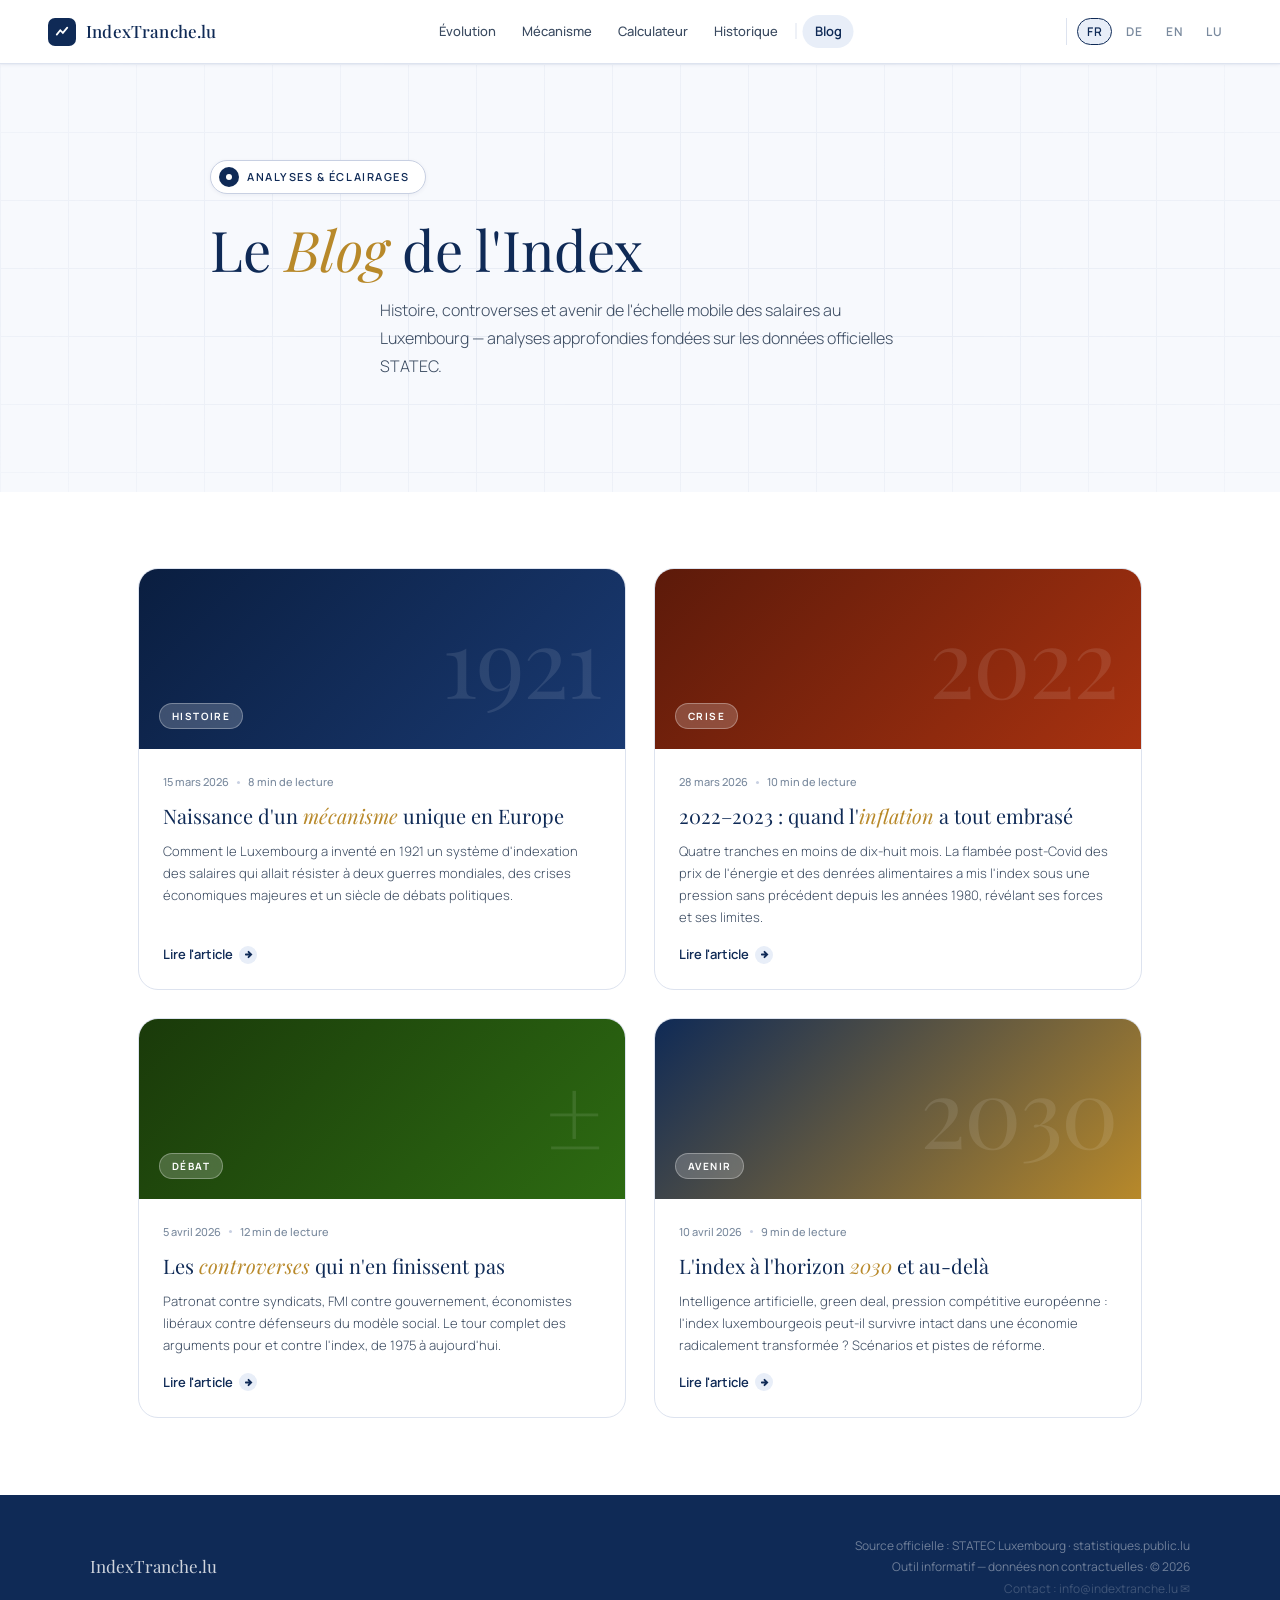
==== commit 1a94706d: "Standardise footer across all pages - Brand updated to IndexTranche.lu on all pages - Source line li" ====
--- a/blog/index.html
+++ b/blog/index.html
@@ -291,10 +291,11 @@
 
 <footer>
   <div class="fi">
-    <div class="fb">IndexTranche · Luxembourg</div>
+    <div class="fb">IndexTranche.lu</div>
     <div class="fd">
-      <a href="https://statistiques.public.lu" target="_blank" rel="noopener">statistiques.public.lu ↗</a><br>
-      Données STATEC · Outil informatif · © 2026
+      Source officielle : STATEC Luxembourg · <a href="https://statistiques.public.lu" target="_blank" rel="noopener" style="color:inherit;text-decoration:none">statistiques.public.lu</a><br>
+      Outil informatif — données non contractuelles · © 2026<br>
+      <span style="opacity:.5">Contact : <a href="mailto:info@indextranche.lu" style="color:inherit;text-decoration:none">info@indextranche.lu ✉</a></span>
     </div>
   </div>
 </footer>
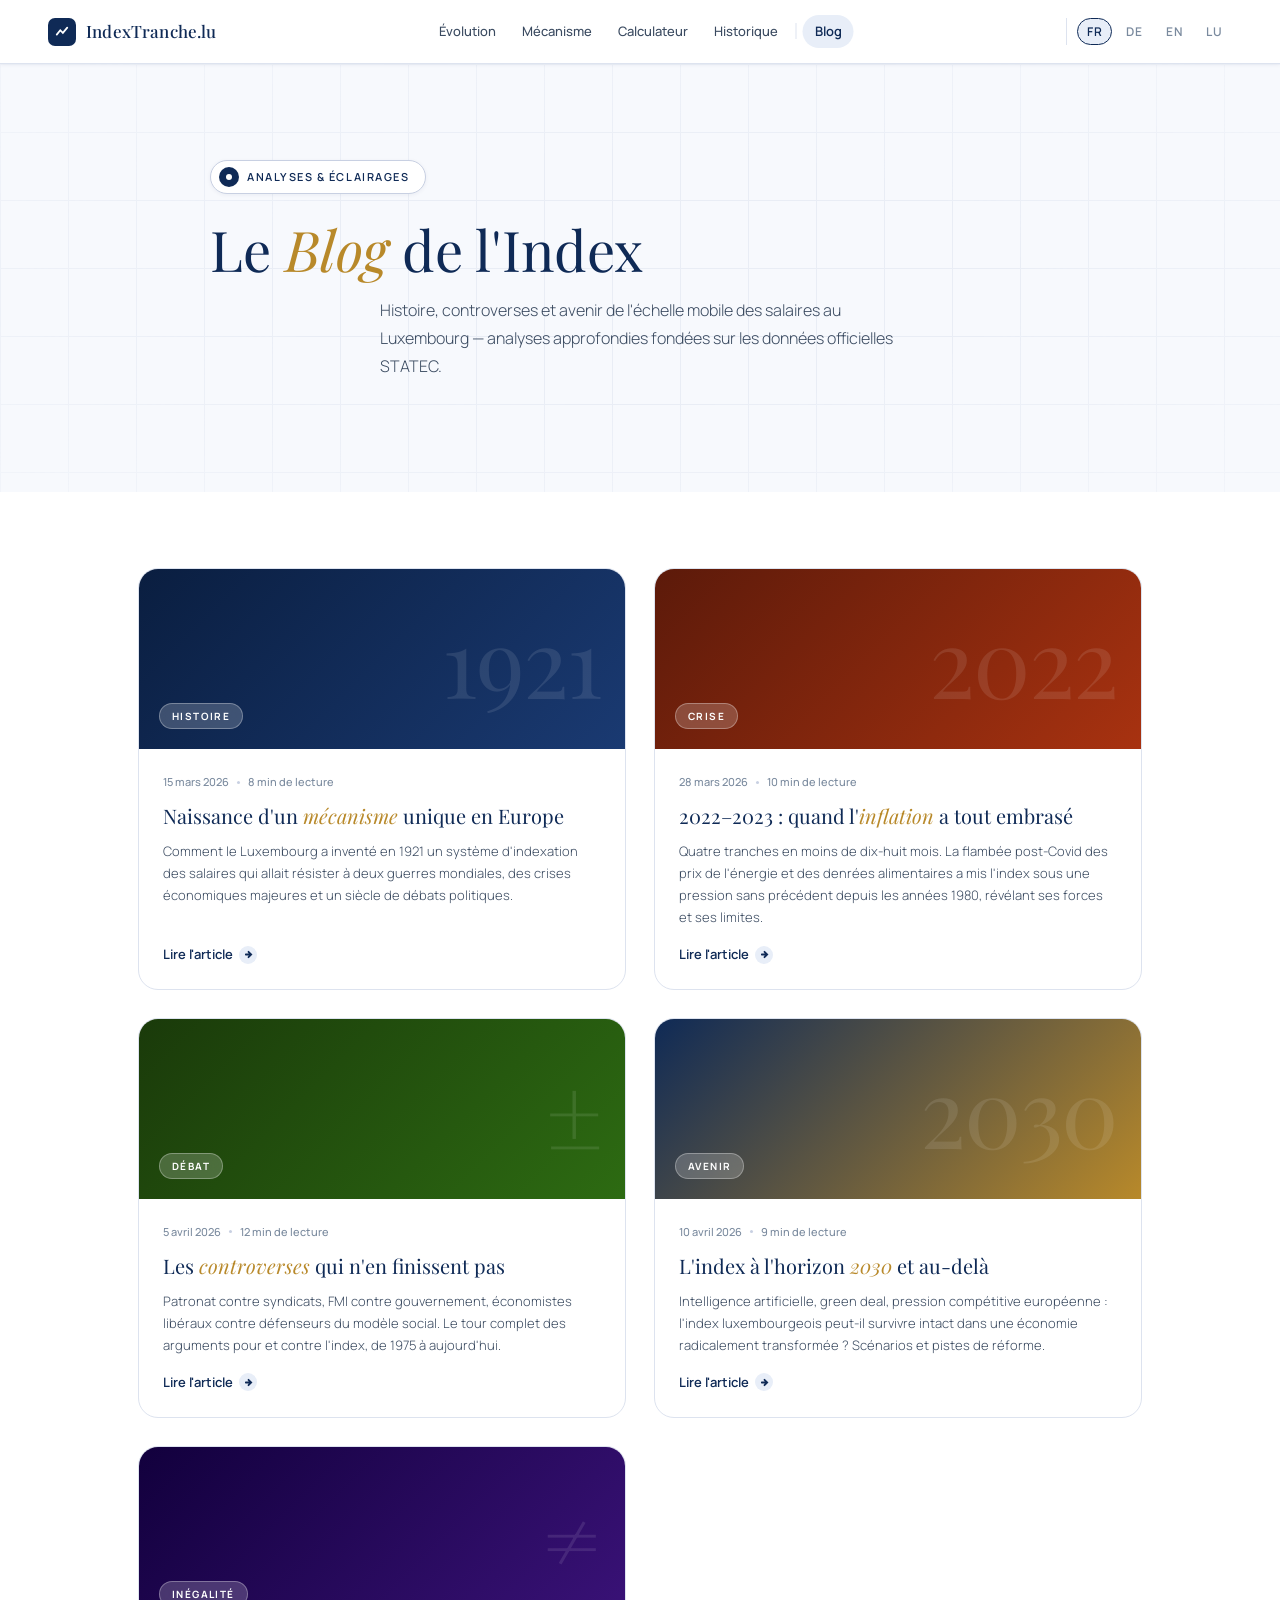
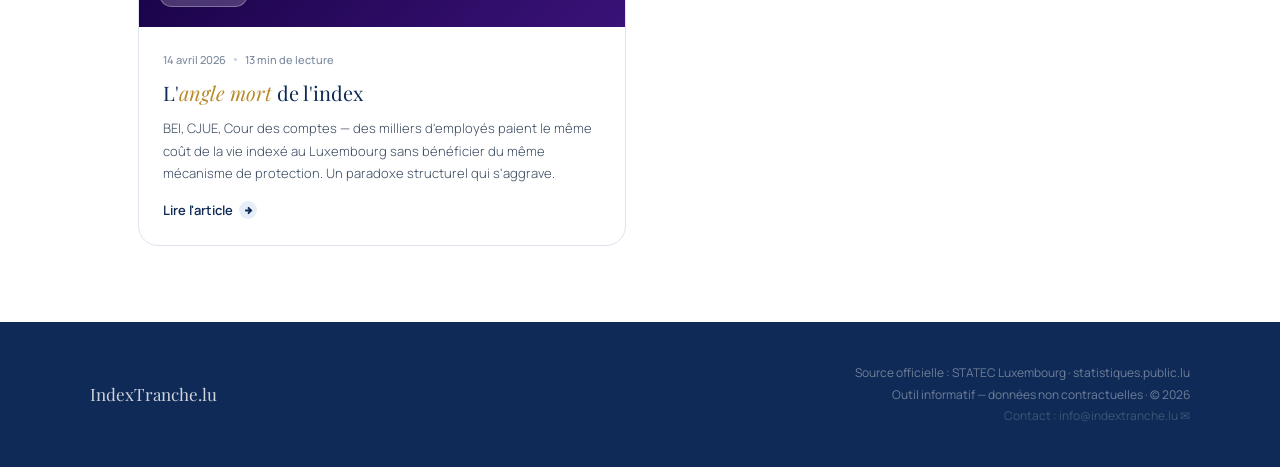
==== commit 2c3869c0: "Add article on EU institution staff exclusion from wage indexation New multilingual blog post (FR/DE" ====
--- a/blog/index.html
+++ b/blog/index.html
@@ -38,7 +38,8 @@
     {"@type":"BlogPosting","headline":"Histoire de l'index des salaires au Luxembourg depuis 1921","url":"https://www.indextranche.lu/blog/histoire-1921.html","datePublished":"2026-03-15"},
     {"@type":"BlogPosting","headline":"2022–2023 : quand l'inflation a tout embrasé","url":"https://www.indextranche.lu/blog/crise-2022.html","datePublished":"2026-03-28"},
     {"@type":"BlogPosting","headline":"Les controverses autour de l'index qui n'en finissent pas","url":"https://www.indextranche.lu/blog/controverses.html","datePublished":"2026-04-05"},
-    {"@type":"BlogPosting","headline":"L'index à l'horizon 2030 et au-delà","url":"https://www.indextranche.lu/blog/futur.html","datePublished":"2026-04-10"}
+    {"@type":"BlogPosting","headline":"L'index à l'horizon 2030 et au-delà","url":"https://www.indextranche.lu/blog/futur.html","datePublished":"2026-04-10"},
+    {"@type":"BlogPosting","headline":"L'angle mort de l'index : employés des institutions européennes face à l'indexation","url":"https://www.indextranche.lu/blog/institutions-europeennes.html","datePublished":"2026-04-14"}
   ]
 }
 </script>
@@ -113,6 +114,77 @@
 
 <main class="main">
 
+  <!-- LB -->
+  <div class="lang-block" data-lang="lb">
+    <div class="grid">
+      <a class="card up" href="histoire-1921.html">
+        <div class="card-thumb">
+          <div class="card-thumb-bg" style="background:linear-gradient(135deg,#0a1e40,#1a3a72)"></div>
+          <div class="card-num">1921</div>
+          <span class="card-cat">Geschicht</span>
+        </div>
+        <div class="card-body">
+          <div class="card-meta"><span>15. Mäerz 2026</span><span class="card-meta-dot"></span><span>8 Min. Lieszäit</span></div>
+          <div class="card-title">Geburt vun engem <em>eenzegaartegen</em> europäesche Mechanismus</div>
+          <p class="card-excerpt">Wéi Lëtzebuerg 1921 e Salärindexéierungssystem erfonnt huet deen zwee Weltkrichter, grouss Wirtschaftskrisen an e Joerhonnert vu politeschen Debatten iwwerstanen huet.</p>
+          <div class="card-cta">Artikel liesen<div class="card-arrow"><svg viewBox="0 0 10 10"><path d="M2 5h6M5 2l3 3-3 3"/></svg></div></div>
+        </div>
+      </a>
+      <a class="card up" href="crise-2022.html" style="transition-delay:.08s">
+        <div class="card-thumb">
+          <div class="card-thumb-bg" style="background:linear-gradient(135deg,#5c1a0a,#a83210)"></div>
+          <div class="card-num">2022</div>
+          <span class="card-cat">Kris</span>
+        </div>
+        <div class="card-body">
+          <div class="card-meta"><span>28. Mäerz 2026</span><span class="card-meta-dot"></span><span>10 Min. Lieszäit</span></div>
+          <div class="card-title">2022–2023: Wéi d'<em>Inflatioun</em> alles ugedaan huet</div>
+          <p class="card-excerpt">Véier Tranchen a manner wéi uechtzéng Méint. D'Post-Covid Energieflambée huet den Index ënnert onprecedentéierten Drock gesaat a seng Stäerkten a Grenzen opgedeckt.</p>
+          <div class="card-cta">Artikel liesen<div class="card-arrow"><svg viewBox="0 0 10 10"><path d="M2 5h6M5 2l3 3-3 3"/></svg></div></div>
+        </div>
+      </a>
+      <a class="card up" href="controverses.html" style="transition-delay:.16s">
+        <div class="card-thumb">
+          <div class="card-thumb-bg" style="background:linear-gradient(135deg,#1a3a0a,#2d6b12)"></div>
+          <div class="card-num">±</div>
+          <span class="card-cat">Debatt</span>
+        </div>
+        <div class="card-body">
+          <div class="card-meta"><span>5. Abrëll 2026</span><span class="card-meta-dot"></span><span>12 Min. Lieszäit</span></div>
+          <div class="card-title">D'<em>Kontroversen</em> déi keen Enn huelen</div>
+          <p class="card-excerpt">Patronat géint Gewerkschaften, IMF géint Regierung, liberal Wirtschaftler géint Verdeedeger vum Sozialmodell. En Iwwerbléck iwwer d'Argumenter fir an géint den Index vun 1975 bis haut.</p>
+          <div class="card-cta">Artikel liesen<div class="card-arrow"><svg viewBox="0 0 10 10"><path d="M2 5h6M5 2l3 3-3 3"/></svg></div></div>
+        </div>
+      </a>
+      <a class="card up" href="futur.html" style="transition-delay:.24s">
+        <div class="card-thumb">
+          <div class="card-thumb-bg" style="background:linear-gradient(135deg,#0f2a56,#b8892a)"></div>
+          <div class="card-num">2030</div>
+          <span class="card-cat">Zukunft</span>
+        </div>
+        <div class="card-body">
+          <div class="card-meta"><span>10. Abrëll 2026</span><span class="card-meta-dot"></span><span>9 Min. Lieszäit</span></div>
+          <div class="card-title">Den Index um Horizont <em>2030</em> a méi wäit</div>
+          <p class="card-excerpt">Kënschtlech Intelligenz, Green Deal, europäeschen Konkurrenzdrécken: Kann den lëtzebuergeschen Index an enger radikal verännert Wirtschaft iwwerliewen? Szenarie a Reformpisten.</p>
+          <div class="card-cta">Artikel liesen<div class="card-arrow"><svg viewBox="0 0 10 10"><path d="M2 5h6M5 2l3 3-3 3"/></svg></div></div>
+        </div>
+      </a>
+      <a class="card up" href="institutions-europeennes.html" style="transition-delay:.32s">
+        <div class="card-thumb">
+          <div class="card-thumb-bg" style="background:linear-gradient(135deg,#12003d,#3a1278)"></div>
+          <div class="card-num">≠</div>
+          <span class="card-cat">Inegalitéit</span>
+        </div>
+        <div class="card-body">
+          <div class="card-meta"><span>14. Abrëll 2026</span><span class="card-meta-dot"></span><span>13 Min. Lieszäit</span></div>
+          <div class="card-title">Den <em>douden Wénkel</em> vum Index</div>
+          <p class="card-excerpt">EIB, EuGH, Rechnungshaf — Dausende vu Mataarbechter bezuelen déiselwecht indexéiert Liewekoschten zu Lëtzebuerg ouni automatesch geschützt ze sinn. En strukturellt Paradox.</p>
+          <div class="card-cta">Artikel liesen<div class="card-arrow"><svg viewBox="0 0 10 10"><path d="M2 5h6M5 2l3 3-3 3"/></svg></div></div>
+        </div>
+      </a>
+    </div>
+  </div>
+
   <!-- FR -->
   <div class="lang-block" data-lang="fr">
     <div class="grid">
@@ -168,6 +240,19 @@
           <div class="card-cta">Lire l'article<div class="card-arrow"><svg viewBox="0 0 10 10"><path d="M2 5h6M5 2l3 3-3 3"/></svg></div></div>
         </div>
       </a>
+      <a class="card up" href="institutions-europeennes.html" style="transition-delay:.32s">
+        <div class="card-thumb">
+          <div class="card-thumb-bg" style="background:linear-gradient(135deg,#12003d,#3a1278)"></div>
+          <div class="card-num">≠</div>
+          <span class="card-cat">Inégalité</span>
+        </div>
+        <div class="card-body">
+          <div class="card-meta"><span>14 avril 2026</span><span class="card-meta-dot"></span><span>13 min de lecture</span></div>
+          <div class="card-title">L'<em>angle mort</em> de l'index</div>
+          <p class="card-excerpt">BEI, CJUE, Cour des comptes — des milliers d'employés paient le même coût de la vie indexé au Luxembourg sans bénéficier du même mécanisme de protection. Un paradoxe structurel qui s'aggrave.</p>
+          <div class="card-cta">Lire l'article<div class="card-arrow"><svg viewBox="0 0 10 10"><path d="M2 5h6M5 2l3 3-3 3"/></svg></div></div>
+        </div>
+      </a>
     </div>
   </div>
 
@@ -226,6 +311,19 @@
           <div class="card-cta">Artikel lesen<div class="card-arrow"><svg viewBox="0 0 10 10"><path d="M2 5h6M5 2l3 3-3 3"/></svg></div></div>
         </div>
       </a>
+      <a class="card up" href="institutions-europeennes.html" style="transition-delay:.32s">
+        <div class="card-thumb">
+          <div class="card-thumb-bg" style="background:linear-gradient(135deg,#12003d,#3a1278)"></div>
+          <div class="card-num">≠</div>
+          <span class="card-cat">Ungleichheit</span>
+        </div>
+        <div class="card-body">
+          <div class="card-meta"><span>14. April 2026</span><span class="card-meta-dot"></span><span>13 Min. Lesezeit</span></div>
+          <div class="card-title">Der <em>blinde Fleck</em> des Index</div>
+          <p class="card-excerpt">EIB, EuGH, Rechnungshof — tausende Beschäftigte zahlen dieselben indexierten Lebenshaltungskosten in Luxemburg ohne denselben Schutzmechanismus. Ein strukturelles Paradox, das sich verschärft.</p>
+          <div class="card-cta">Artikel lesen<div class="card-arrow"><svg viewBox="0 0 10 10"><path d="M2 5h6M5 2l3 3-3 3"/></svg></div></div>
+        </div>
+      </a>
     </div>
   </div>
 
@@ -281,6 +379,19 @@
           <div class="card-meta"><span>10 April 2026</span><span class="card-meta-dot"></span><span>9 min read</span></div>
           <div class="card-title">The index at the <em>2030</em> horizon and beyond</div>
           <p class="card-excerpt">Artificial intelligence, green deal, European competitive pressure: can the Luxembourg index survive intact in a radically transformed economy? Scenarios and reform proposals.</p>
+          <div class="card-cta">Read article<div class="card-arrow"><svg viewBox="0 0 10 10"><path d="M2 5h6M5 2l3 3-3 3"/></svg></div></div>
+        </div>
+      </a>
+      <a class="card up" href="institutions-europeennes.html" style="transition-delay:.32s">
+        <div class="card-thumb">
+          <div class="card-thumb-bg" style="background:linear-gradient(135deg,#12003d,#3a1278)"></div>
+          <div class="card-num">≠</div>
+          <span class="card-cat">Inequality</span>
+        </div>
+        <div class="card-body">
+          <div class="card-meta"><span>14 April 2026</span><span class="card-meta-dot"></span><span>13 min read</span></div>
+          <div class="card-title">The index's <em>blind spot</em></div>
+          <p class="card-excerpt">EIB, CJEU, Court of Auditors — thousands of employees pay the same indexed cost of living in Luxembourg without benefiting from the same protective mechanism. A structural paradox that deepens.</p>
           <div class="card-cta">Read article<div class="card-arrow"><svg viewBox="0 0 10 10"><path d="M2 5h6M5 2l3 3-3 3"/></svg></div></div>
         </div>
       </a>
@@ -309,9 +420,8 @@
   var cur=localStorage.getItem('ixLang')||'fr';
   function apply(l){
     cur=l; localStorage.setItem('ixLang',l);
-    var d=(l==='lb')?'fr':l;
     document.querySelectorAll('.lang-block').forEach(function(b){
-      var active=b.getAttribute('data-lang')===d;
+      var active=b.getAttribute('data-lang')===l;
       b.classList.toggle('active',active);
       if(active) b.querySelectorAll('.up').forEach(function(el){el.classList.add('in')});
     });
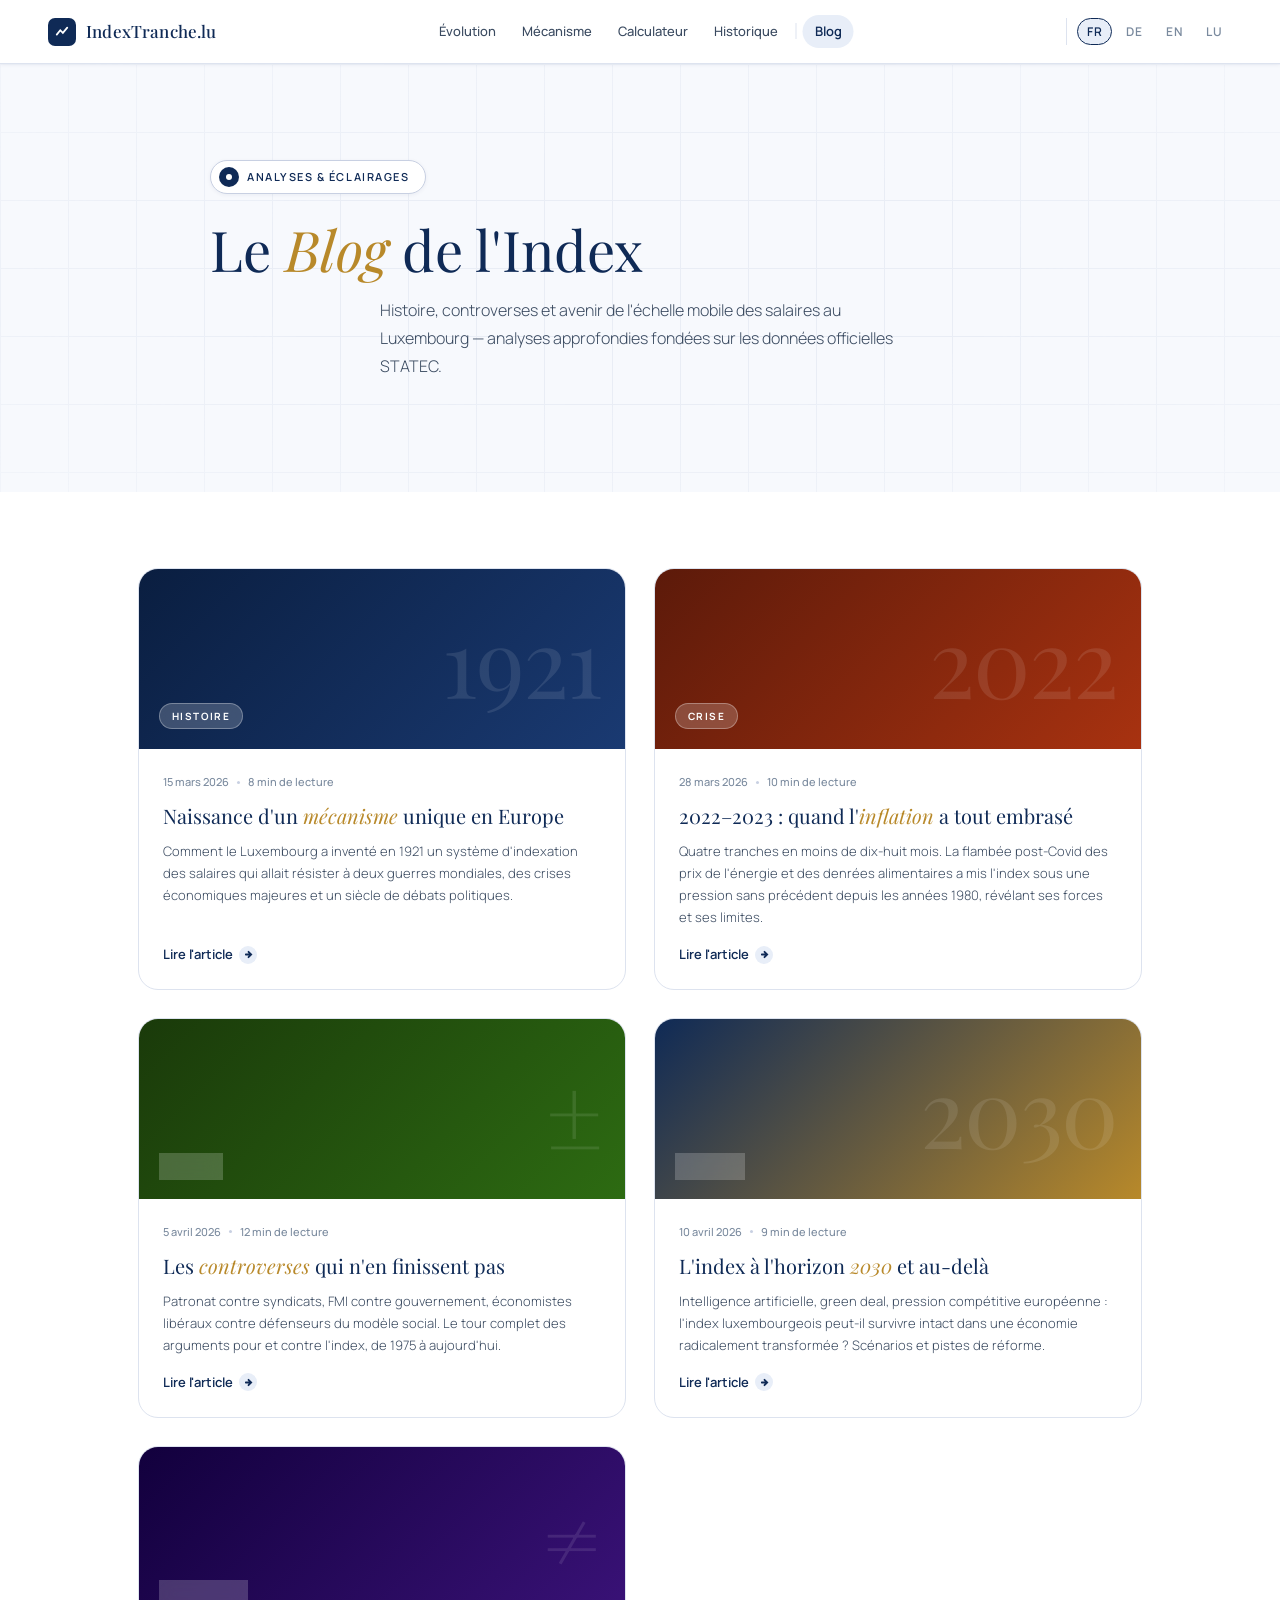
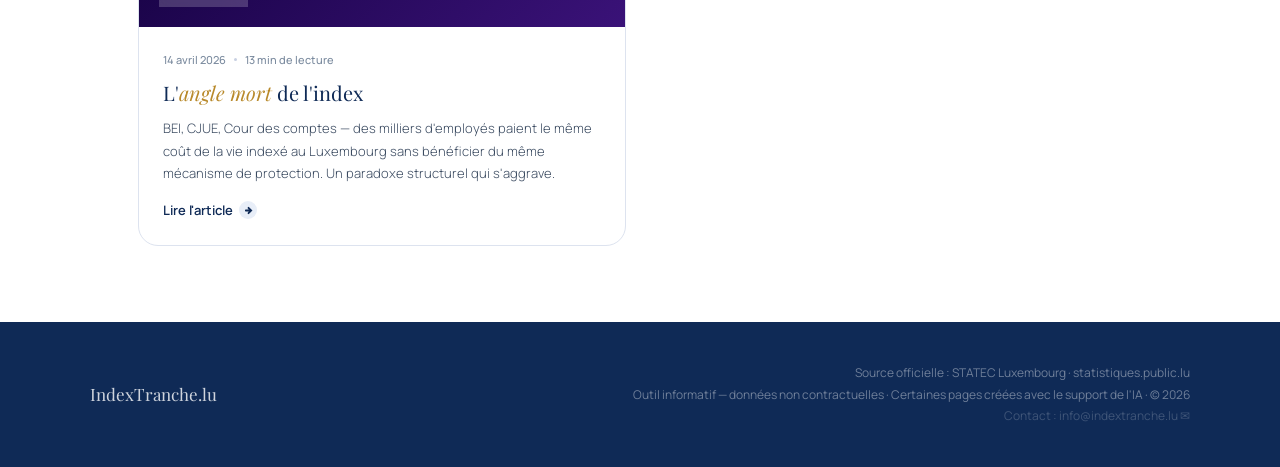
==== commit 726106b5: "Add AI support disclosure and fix blog header language switching - Add AI support mention to footer " ====
--- a/blog/index.html
+++ b/blog/index.html
@@ -109,6 +109,11 @@
       <h1>The Index <em>Blog</em></h1>
       <p class="hero-sub">History, controversies and the future of Luxembourg's sliding wage scale — in-depth analyses based on official STATEC data.</p>
     </div>
+    <div class="lang-block" data-lang="lb">
+      <div class="hero-tag"><div class="hero-tag-d"><span></span></div>Analysen & Abléck</div>
+      <h1>De <em>Blog</em> vum Index</h1>
+      <p class="hero-sub">Geschicht, Kontroversen an d'Zukunft vun der gleidender Lounscala zu Lëtzebuerg — déifgräifend Analysen op Basis vun offizielle STATEC-Donnéeën.</p>
+    </div>
   </div>
 </header>
 
@@ -405,7 +410,7 @@
     <div class="fb">IndexTranche.lu</div>
     <div class="fd">
       Source officielle : STATEC Luxembourg · <a href="https://statistiques.public.lu" target="_blank" rel="noopener" style="color:inherit;text-decoration:none">statistiques.public.lu</a><br>
-      Outil informatif — données non contractuelles · © 2026<br>
+      Outil informatif — données non contractuelles · Certaines pages créées avec le support de l'IA · © 2026<br>
       <span style="opacity:.5">Contact : <a href="mailto:info@indextranche.lu" style="color:inherit;text-decoration:none">info@indextranche.lu ✉</a></span>
     </div>
   </div>
